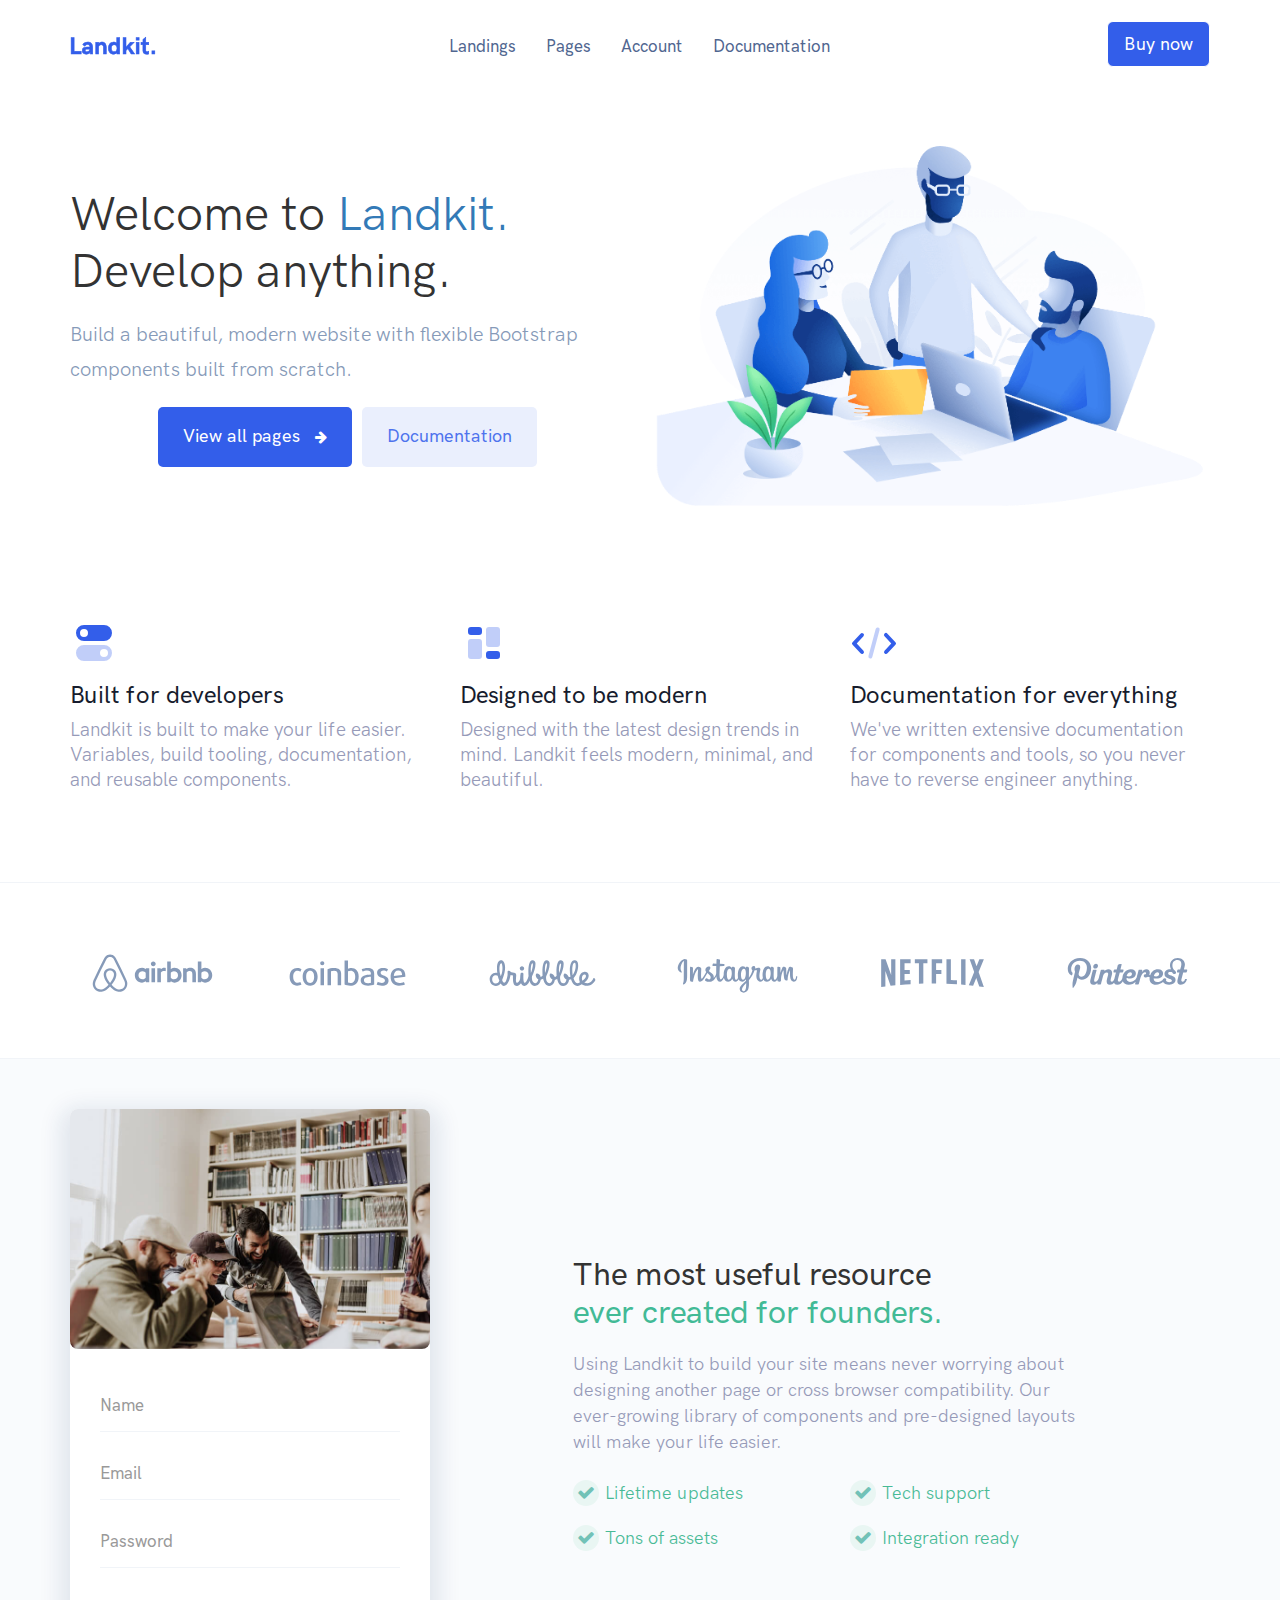
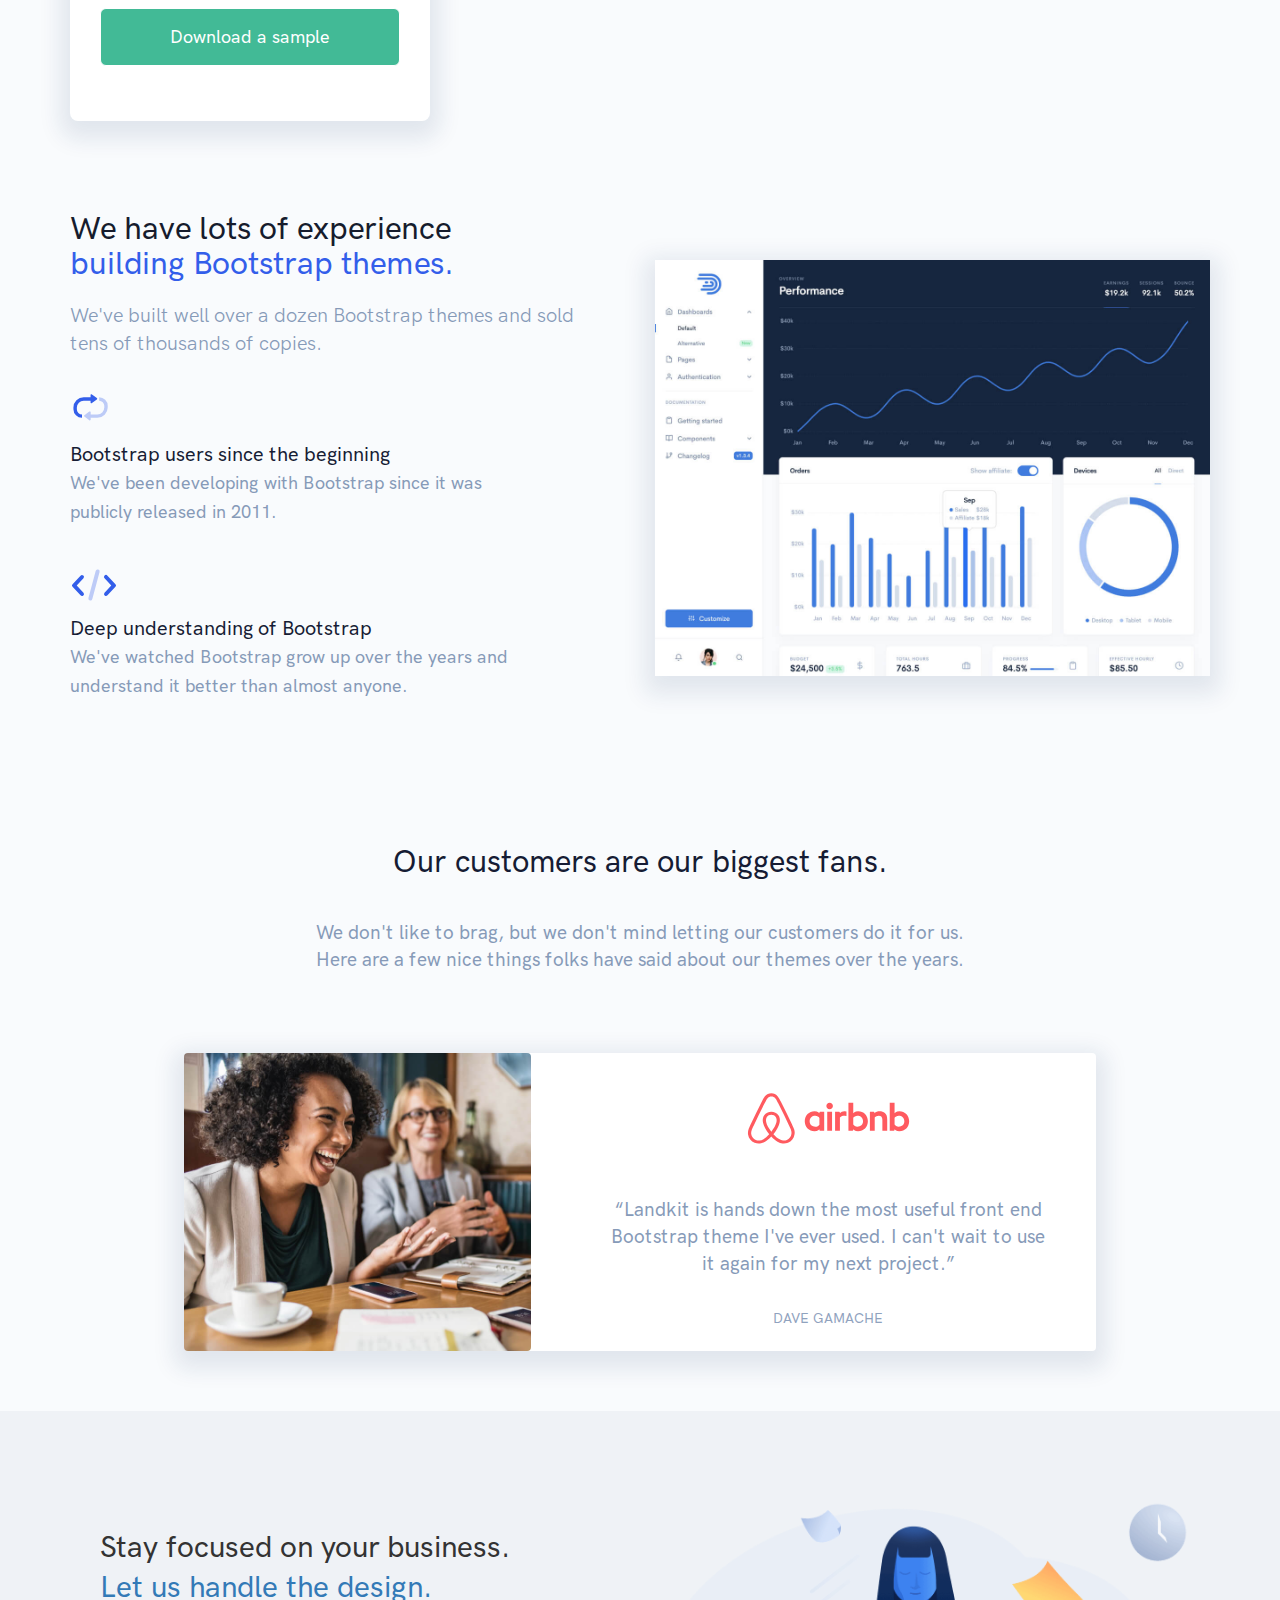
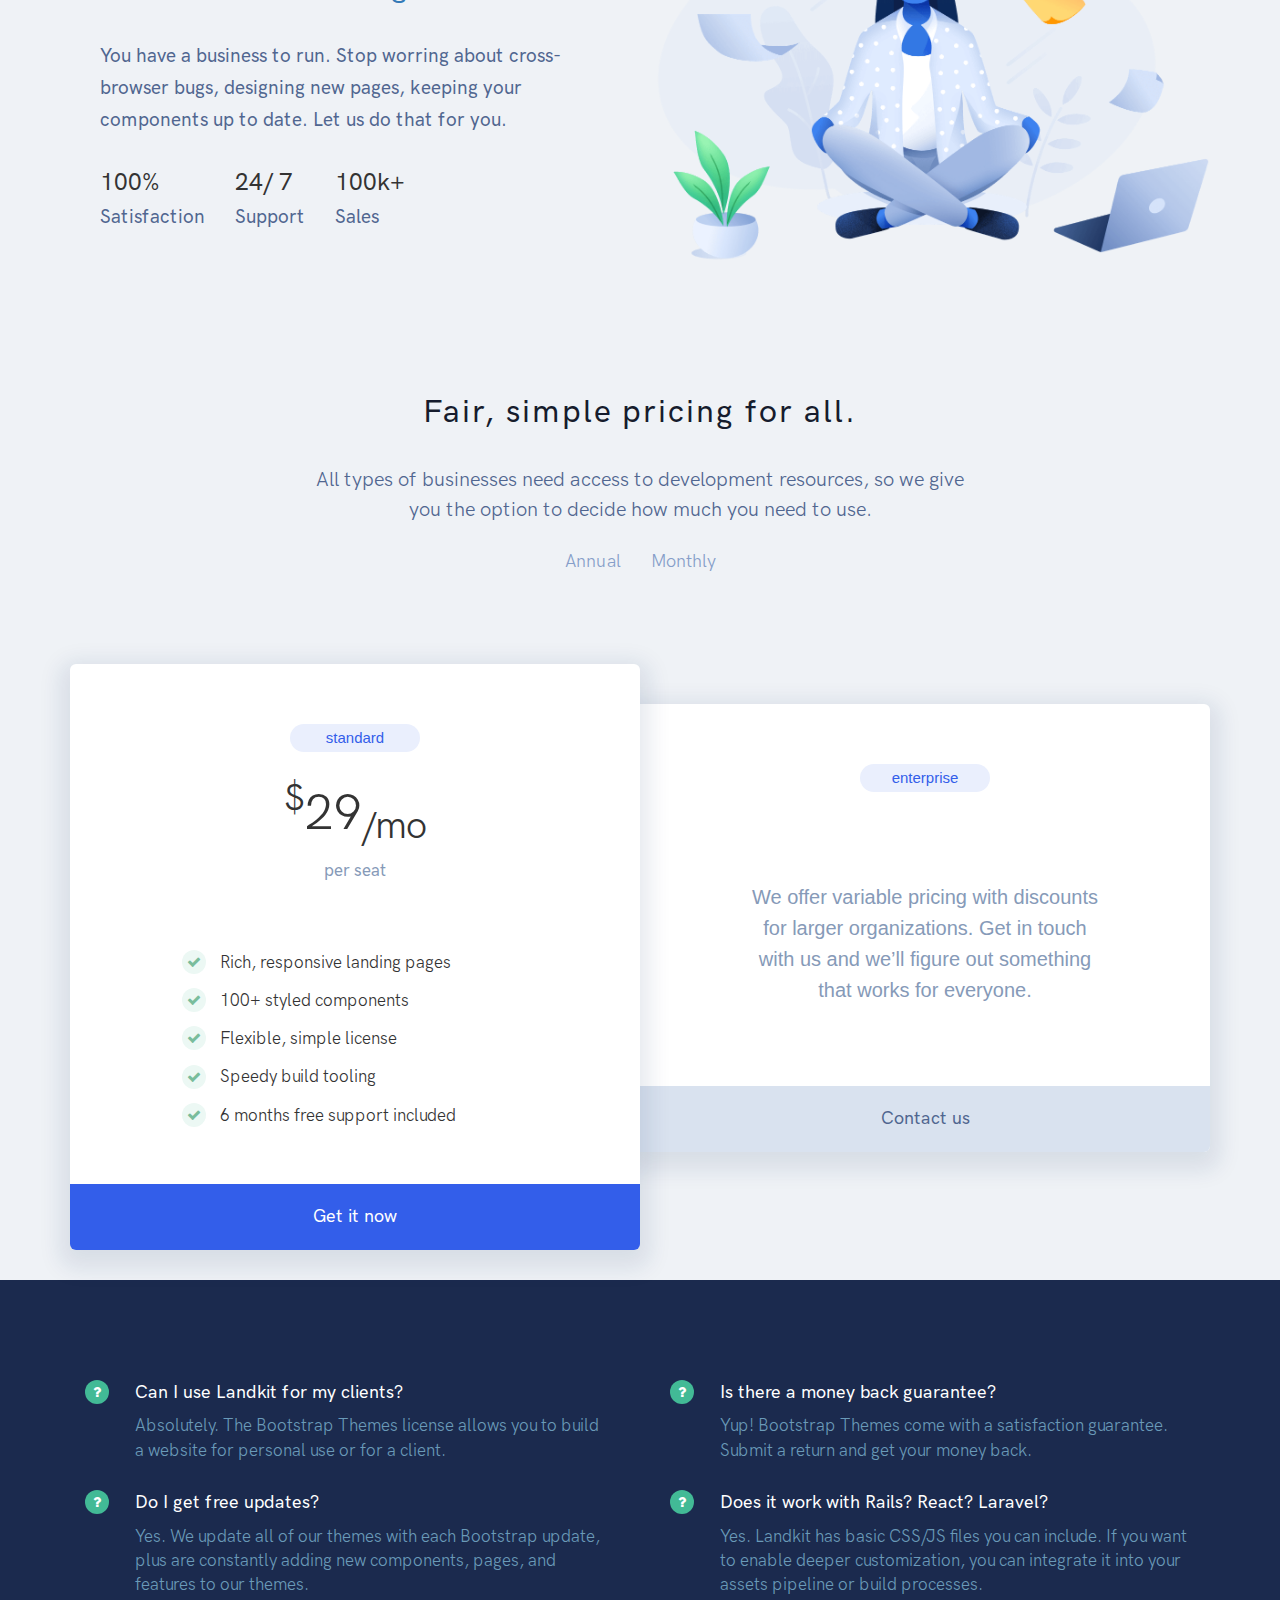
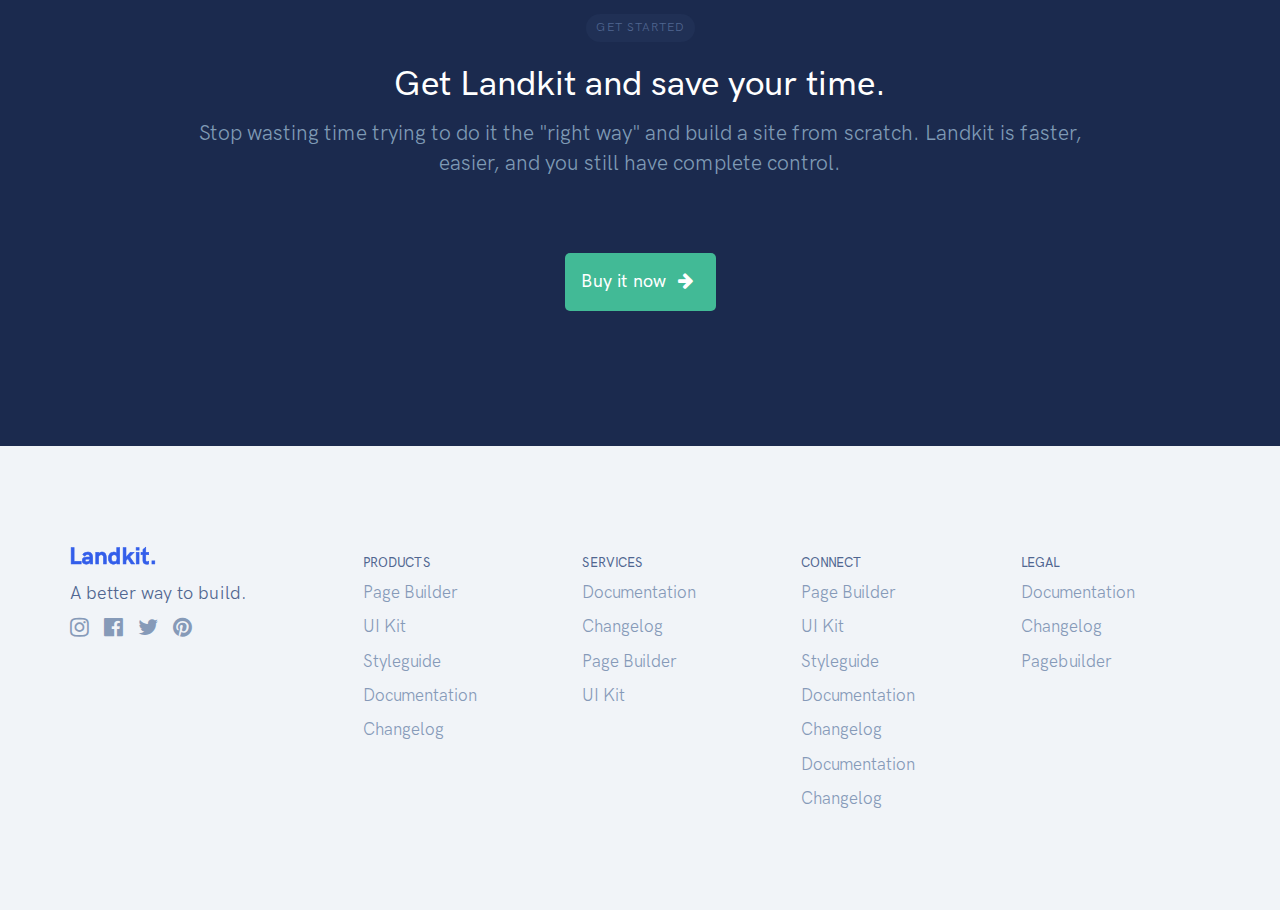
==== index.html @ 02eff4e9 "Add files via upload" ====
<!DOCTYPE html>
<html lang="en">

<head>
  <title>Landkit</title>
  <meta name="viewport" content="width=device-width, initial-scale=1.0">
  <link
    href="https://fonts.googleapis.com/css2?family=Poppins:ital,wght@0,100;0,200;0,300;0,400;0,500;0,600;0,700;0,800;0,900;1,100;1,300;1,400;1,500;1,600;1,700;1,800;1,900&family=Roboto:ital,wght@0,100;0,300;0,400;0,500;0,700;0,900;1,300;1,400;1,500;1,700;1,900&display=swap"
    rel="stylesheet">
  <link rel="stylesheet" href="https://cdnjs.cloudflare.com/ajax/libs/font-awesome/4.7.0/css/font-awesome.min.css" />
  <link rel="stylesheet" href="https://cdn.jsdelivr.net/npm/bootstrap@3.4.1/dist/css/bootstrap.min.css">
  <link rel="stylesheet" href="css/style.css">

</head>

<body>
      <nav class="navbar navbar-inverse">
        <div class="container">
          <div class="navbar-divice">
          <div class="navbar-header nav-logo">
            <button type="button" class="navbar-toggle collapsed" data-toggle="collapse" data-target="#navbar" aria-expanded="false" aria-controls="navbar">
              <span class="sr-only">Toggle navigation</span>
              <span class="icon-bar"></span>
              <span class="icon-bar"></span>
              <span class="icon-bar"></span>
            </button>
            <a class="navbar-brand" href="#"><img src="images/brand-logo.svg"></a>
          </div>
          <div id="navbar" class="navbar-collapse collapse" aria-expanded="false" style="height: 1px;">
            <div class="nav-menu">
              <div class="nav-menu-lft">
                <ul class="nav navbar-nav">
                  <li><a href="#">Landings</a></li>
                  <li><a href="#">Pages</a></li>
                  <li><a href="#">Account</a></li>
                  <li><a href="#">Documentation</a></li>
                </ul>
              </div>
              <div class="nav-menu-btn hide-desktop">
                <a class="btn btn-lg btn-primary" href="#" role="button">Buy now</a>
              </div>
            </div>
          </div><!--/.nav-collapse -->
          <div class="nav-menu-btn hide-mobile">
            <a class="btn btn-lg btn-primary" href="#" role="button">Buy now</a>
          </div>
          </div>
        </div>
      </nav>
  <section class="bannar">
    <div class="container">
      <div class="row ">
        <div class="col-md-6 col-sm-6">
          <div class="col-text">
            <h1>Welcome to <span class="text-primary">Landkit.</span><br>
              Develop anything.</h1>
            <p class="col-p">Build a beautiful, modern website with flexible Bootstrap components built from scratch.
            </p>
          </div>
          <div class="col-bottom">
            <div class="col-button-box">
              <div class="botton-box-1">
                <a href="#">View all pages
                  <i class="fa fa-arrow-right" aria-hidden="true"></i>
                </a>
              </div>
              <div class="button-box-2">
                <a href="#">Documentation</a>
              </div>
            </div>
          </div>
        </div>
        <div class="col-md-6 col-sm-6">
          <div class="col-img">
            <img src="images/bannar-img.png" class="img-responsive img-rounded">
          </div>
        </div>
      </div>
    </div>
  </section>
  <section class="feature">
    <div class="container">
      <div class="row">
        <div class="col-md-4 col-sm-4 icon-box">
          <div class="col-icon">
            <svg width="24" height="24" viewBox="0 0 24 24" xmlns="http://www.w3.org/2000/svg">
              <g fill="none" fill-rule="evenodd">
                <path d="M0 0h24v24H0z"></path>
                <path d="M7 3h10a4 4 0 110 8H7a4 4 0 110-8zm0 6a2 2 0 100-4 2 2 0 000 4z" fill="#335EEA"></path>
                <path d="M7 13h10a4 4 0 110 8H7a4 4 0 110-8zm10 6a2 2 0 100-4 2 2 0 000 4z" fill="#335EEA" opacity=".3">
                </path>
              </g>
            </svg>
          </div>
          <h3 class="feature-h">Built for developers</h3>
          <p class="feature-p">Landkit is built to make your life easier. Variables, build tooling, documentation, and
            reusable components. </p>
        </div>
        <div class="col-md-4 col-sm-4 icon-box">
          <div class="col-icon">
            <svg width="24" height="24" viewBox="0 0 24 24" xmlns="http://www.w3.org/2000/svg">
              <g fill="none" fill-rule="evenodd">
                <path d="M0 0h24v24H0z"></path>
                <path
                  d="M5.5 4h4A1.5 1.5 0 0111 5.5v1A1.5 1.5 0 019.5 8h-4A1.5 1.5 0 014 6.5v-1A1.5 1.5 0 015.5 4zm9 12h4a1.5 1.5 0 011.5 1.5v1a1.5 1.5 0 01-1.5 1.5h-4a1.5 1.5 0 01-1.5-1.5v-1a1.5 1.5 0 011.5-1.5z"
                  fill="#335EEA"></path>
                <path
                  d="M5.5 10h4a1.5 1.5 0 011.5 1.5v7A1.5 1.5 0 019.5 20h-4A1.5 1.5 0 014 18.5v-7A1.5 1.5 0 015.5 10zm9-6h4A1.5 1.5 0 0120 5.5v7a1.5 1.5 0 01-1.5 1.5h-4a1.5 1.5 0 01-1.5-1.5v-7A1.5 1.5 0 0114.5 4z"
                  fill="#335EEA" opacity=".3"></path>
              </g>
            </svg>
          </div>
          <h3 class="feature-h">Designed to be modern</h3>
          <p class="feature-p">Designed with the latest design trends in mind. Landkit feels modern, minimal, and
            beautiful. </p>
        </div>
        <div class="col-md-4 col-sm-4 icon-box">
          <div class="col-icon">
            <svg width="24" height="24" viewBox="0 0 24 24" xmlns="http://www.w3.org/2000/svg">
              <g fill="none" fill-rule="evenodd">
                <path d="M0 0h24v24H0z"></path>
                <path
                  d="M17.272 8.685a1 1 0 111.456-1.37l4 4.25a1 1 0 010 1.37l-4 4.25a1 1 0 01-1.456-1.37l3.355-3.565-3.355-3.565zm-10.544 0L3.373 12.25l3.355 3.565a1 1 0 01-1.456 1.37l-4-4.25a1 1 0 010-1.37l4-4.25a1 1 0 011.456 1.37z"
                  fill="#335EEA"></path>
                <rect fill="#335EEA" opacity=".3" transform="rotate(15 12 12)" x="11" y="4" width="2" height="16"
                  rx="1"></rect>
              </g>
            </svg>
          </div>
          <h3 class="feature-h">Documentation for everything</h3>
          <p class="feature-p">We've written extensive documentation for components and tools, so you never have to
            reverse engineer anything.</p>
        </div>
      </div>
    </div>
  </section>
  <section class="app">
    <div class="container">
      <div class="row">
        <div class="col-sm-2 col-xs-4 app-logo-column">
          <div class="img-fluid col-pic">
            <svg viewBox="0 0 2761 991" xmlns="http://www.w3.org/2000/svg">
              <path
                d="M1447.629 301.83c0 28.119-22.658 50.76-50.777 50.76-28.118 0-50.76-22.641-50.76-50.76s21.87-50.76 50.76-50.76c28.915.78 50.777 23.43 50.777 50.76zm-209.316 102.317v12.5s-24.202-31.256-75.75-31.256c-85.121 0-151.517 64.828-151.517 154.638 0 89.037 65.615 154.638 151.517 154.638 52.328 0 75.75-32.02 75.75-32.02v13.271c0 6.25 4.697 10.923 10.939 10.923h63.252V393.177h-63.252c-6.242.024-10.939 5.5-10.939 10.97zm0 188.21c-11.703 17.189-35.14 32.028-63.251 32.028-49.98 0-88.258-31.24-88.258-84.356 0-53.11 38.277-84.349 88.258-84.349 27.338 0 52.328 15.62 63.251 32.02v104.658zm121.058-199.156h74.97v293.664h-74.97V393.2zm1119.954-7.818c-51.548 0-75.766 31.255-75.766 31.255V251.85h-74.97v435.015h63.267c6.25 0 10.923-5.47 10.923-10.94v-13.27s24.218 32.02 75.75 32.02c85.137 0 151.518-65.585 151.518-154.623s-66.38-154.669-150.722-154.669zm-12.499 238.214c-28.906 0-51.548-14.824-63.267-32.02V486.92c11.719-15.62 36.709-32.02 63.267-32.02 49.98 0 88.25 31.24 88.25 84.349 0 53.109-38.261 84.348-88.25 84.348zm-177.28-110.891v174.939h-74.985V521.288c0-48.412-15.62-67.949-57.767-67.949-22.642 0-46.08 11.72-60.942 28.907v204.626h-74.955V393.21h59.335c6.25 0 10.938 5.469 10.938 10.938v12.5c21.87-22.658 50.76-31.256 79.652-31.256 32.808 0 60.147 9.386 82.016 28.126 26.543 21.87 36.709 49.98 36.709 99.189zm-450.65-127.323c-51.532 0-75.75 31.255-75.75 31.255V251.85h-74.97v435.015h63.251c6.25 0 10.939-5.47 10.939-10.94v-13.27s24.218 32.02 75.75 32.02c85.137 0 151.518-65.585 151.518-154.623.78-89.045-65.6-154.669-150.737-154.669zm-12.498 238.214c-28.891 0-51.533-14.824-63.252-32.02V486.92c11.719-15.62 36.709-32.02 63.252-32.02 49.996 0 88.257 31.24 88.257 84.349 0 53.109-38.261 84.348-88.257 84.348zm-203.05-238.214c22.641 0 34.36 3.917 34.36 3.917v69.5s-62.48-21.088-101.52 23.438v205.399H1481.2V393.2h63.267c6.25 0 10.923 5.469 10.923 10.938v12.5c14.075-16.409 44.535-31.256 67.957-31.256zM844.705 660.306c-3.901-9.37-7.81-19.52-11.711-28.119-6.258-14.051-12.507-27.338-17.96-39.83l-.781-.78c-53.897-117.156-111.68-235.858-172.606-352.999l-2.34-4.696a1536.65 1536.65 0 01-18.734-36.71c-7.817-14.067-15.62-28.89-28.119-42.958-24.99-31.24-60.918-48.427-99.18-48.427-39.057 0-74.198 17.188-99.96 46.859-11.72 14.052-20.317 28.891-28.12 42.958a1695.173 1695.173 0 01-18.732 36.71l-2.349 4.696c-60.138 117.141-118.709 235.85-172.598 353l-.788 1.552c-5.462 12.514-11.719 25.786-17.968 39.83-3.901 8.597-7.803 17.968-11.704 28.118-10.158 28.892-13.287 56.23-9.37 84.357 8.59 58.578 47.632 107.763 101.529 129.647 20.309 8.598 41.398 12.5 63.26 12.5 6.249 0 14.051-.78 20.308-1.569 25.779-3.12 52.33-11.703 78.107-26.543 32.02-17.968 62.48-43.73 96.84-81.22 34.36 37.49 65.6 63.252 96.84 81.22 25.786 14.84 52.329 23.422 78.1 26.543 6.249.796 14.066 1.568 20.316 1.568 21.87 0 43.73-3.9 63.252-12.499 54.677-21.884 92.938-71.85 101.536-129.647 6.203-27.331 3.082-54.654-7.068-83.56zm-352.219 40.61c-42.178-53.109-69.517-103.09-78.88-145.252-3.9-17.968-4.688-33.588-2.34-47.647 1.553-12.5 6.25-23.438 12.499-32.808 14.84-21.074 39.83-34.36 68.729-34.36 28.907 0 54.677 12.498 68.736 34.36 6.25 9.37 10.931 20.316 12.507 32.808 2.333 14.067 1.553 30.46-2.348 47.647-9.402 41.383-36.74 91.37-78.903 145.252zm311.6 36.71c-5.46 40.61-32.8 75.765-71.06 91.385-18.742 7.802-39.058 10.15-59.352 7.802-19.52-2.348-39.057-8.598-59.35-20.3-28.119-15.636-56.23-39.83-89.038-75.767 51.54-63.252 82.78-121.058 94.5-172.59 5.469-24.218 6.257-46.08 3.9-66.397-3.113-19.52-10.15-37.489-21.081-53.109-24.226-35.156-64.843-55.45-110.127-55.45-45.283 0-85.901 21.09-110.111 55.45-10.93 15.62-17.968 33.588-21.09 53.11-3.12 20.316-2.348 42.958 3.902 66.395 11.71 51.533 43.73 110.112 94.491 173.371-32.02 35.929-60.919 60.147-89.037 75.766-20.31 11.72-39.822 17.969-59.343 20.302a124.96 124.96 0 01-59.359-7.803c-38.261-15.62-65.6-50.776-71.061-91.386-2.341-19.52-.788-39.042 7.03-60.91 2.332-7.819 6.249-15.62 10.15-24.991 5.47-12.499 11.703-25.786 17.96-39.057l.788-1.553c53.882-116.376 111.672-235.085 171.81-350.666l2.341-4.697c6.258-11.703 12.507-24.202 18.749-35.92 6.25-12.5 13.271-24.219 21.87-34.377 16.4-18.725 38.26-28.891 62.478-28.891 24.218 0 46.08 10.166 62.48 28.891 8.598 10.182 15.62 21.9 21.87 34.376 6.256 11.719 12.506 24.218 18.74 35.921l2.348 4.697a10341.109 10341.109 0 01171.038 351.446v.78c6.257 12.515 11.719 26.559 17.968 39.073 3.901 9.355 7.81 17.157 10.15 24.975 6.235 20.285 8.575 39.822 5.447 60.123z"
                fill="currentColor" fill-rule="nonzero"></path>
            </svg>
          </div>
        </div>
        <div class="col-sm-2 col-xs-4 app-logo-column">
          <div class="img-fluid col-pic">
            <svg viewBox="0 0 2761 991" xmlns="http://www.w3.org/2000/svg">
              <path
                d="M326.558 759C247.442 759 170 702.045 170 573.476c0-128.987 77.442-185.105 156.558-185.105 38.93 0 69.489 10.051 91.256 24.29l-23.86 52.349c-14.652-10.47-36.42-17.17-58.187-17.17-47.72 0-91.255 37.69-91.255 124.799 0 87.108 44.79 125.636 91.255 125.636 21.768 0 43.535-6.7 58.186-17.17l23.861 53.605C395.209 749.787 365.488 759 326.558 759zm272.512 0c-100.884 0-156.558-79.989-156.558-185.524s55.255-185.105 156.558-185.105c100.883 0 156.558 79.151 156.558 185.105C755.628 679.011 699.953 759 599.07 759zm0-313.255c-56.093 0-83.721 50.255-83.721 126.894 0 76.638 27.628 127.312 83.72 127.312 56.094 0 83.722-50.674 83.722-127.312 0-76.639-27.628-126.894-83.721-126.894zm253.674-114.748c-23.86 0-43.116-18.427-43.116-41.042 0-22.614 19.256-41.041 43.116-41.041s43.116 18.427 43.116 41.041c0 22.615-19.674 41.042-43.116 41.042zm-36.418 64.493h72.837v355.972h-72.837V395.49zm358.325 355.972V514.008c0-41.46-25.116-67.425-74.511-67.425-26.373 0-50.652 4.606-65.303 10.47V751.88h-72V413.498c35.582-14.657 81.21-25.127 136.884-25.127 99.628 0 147.767 43.554 147.767 118.936v244.574h-72.837v-.42zm264.14 7.538c-46.047 0-91.675-11.307-119.721-25.127V233h72v171.704c17.163-7.957 44.79-14.658 69.488-14.658 91.675 0 154.047 66.169 154.047 175.054 0 134.432-69.489 193.9-175.814 193.9zM1448 446.583c-19.674 0-43.116 4.606-56.93 11.726v233.685c10.465 4.606 30.977 9.213 51.488 9.213 57.349 0 99.628-39.785 99.628-130.662.419-77.895-36.419-123.962-94.186-123.962zM1810.512 759c-102.14 0-154.047-41.46-154.047-111.817 0-99.253 105.488-116.842 213.07-122.705v-22.615c0-44.81-29.721-60.724-75.349-60.724-33.488 0-74.512 10.47-98.372 21.777l-18.419-49.418c28.465-12.563 76.605-25.127 124.326-25.127 84.977 0 136.884 33.084 136.884 121.03v224.472c-25.535 13.82-77.86 25.127-128.093 25.127zm59.441-186.361c-72.837 3.769-145.255 10.05-145.255 73.288 0 37.69 28.883 60.724 83.72 60.724 23.024 0 50.233-3.769 61.535-9.213v-124.8zM2101.023 759c-41.442 0-84.976-11.307-110.93-25.127l24.28-55.28c18.418 11.307 57.348 23.033 84.557 23.033 38.93 0 64.884-19.265 64.884-48.999 0-32.246-27.21-44.81-63.21-58.211-47.72-18.008-100.883-39.785-100.883-106.373 0-58.63 45.628-99.672 124.744-99.672 43.116 0 78.698 10.47 103.814 25.127l-22.605 50.255c-15.907-10.05-47.72-20.94-73.255-20.94-37.675 0-58.605 19.684-58.605 45.649 0 32.247 26.372 43.554 61.535 56.955 49.395 18.427 104.232 38.948 104.232 108.467C2239.163 717.12 2190.186 759 2101.023 759zm489.35-187.199l-236.513 33.084c7.117 64.075 48.977 96.322 108.838 96.322 35.581 0 74.093-8.795 98.372-21.777l20.93 54.024c-27.628 14.657-75.349 25.127-124.326 25.127-112.186 0-174.976-72.032-174.976-185.524 0-108.885 60.697-185.105 160.325-185.105 92.512 0 147.35 60.725 147.35 156.628.836 8.794.836 18.008 0 27.221zm-147.768-130.662c-55.256 0-91.675 42.297-92.93 116.423l172.465-23.87c-.838-61.982-32.233-92.553-79.535-92.553z"
                fill="currentColor" fill-rule="nonzero"></path>
            </svg>
          </div>
        </div>
        <div class="col-sm-2 col-xs-4 app-logo-column">
          <div class="img-fluid col-pic">
            <svg viewBox="0 0 2761 991" xmlns="http://www.w3.org/2000/svg">
              <path
                d="M951.211 442.866c25.294 0 45.797-20.48 45.797-45.739 0-25.263-20.503-45.738-45.797-45.738-25.294 0-45.797 20.475-45.797 45.738 0 25.26 20.503 45.739 45.797 45.739zm1511.432 156.271c-6.967-4.891-12.345-5.702-16.808 3.797-76.919 166.334-206.54 83.33-193.664 90.636 28.751-13.132 104.37-73.682 92.94-157.289-6.94-51.095-50.864-73.76-97.486-65.644-81.381 14.166-111.32 101.806-96.078 179.397 2.667 13.325 7.432 24.315 12.193 35.08-91.965 74.669-128.486-66.842-132.63-83.753-.164-.905 71.01-60.137 90.805-201.281 20.748-147.928-26.516-174.864-74.847-174.023-89.436 1.556-113.603 188.124-81.135 343.615-2.72.707-15.375 7.706-35.71 8.49-14.632-45.97-77.156-86.266-93.519-70.738-40.954 38.842 9.932 114.782 45.737 120.738-21.51 132.267-156.021 99.51-130.982-66.2 43.803-81.215 77.117-201.975 71.173-274.877-2.106-25.81-21.219-60.39-64.443-58.675-83.139 3.284-92.177 189.904-82.43 322.356-.484-3.263-5.111 16.092-39.18 25.715-8.06-44.66-80.083-89.49-97.038-67.937-31.738 40.338 23.266 112.262 49.32 117.278-21.51 132.263-156.017 99.505-130.977-66.204 43.802-81.21 77.112-201.971 71.168-274.873-2.106-25.814-21.215-60.395-64.443-58.684-83.139 3.288-92.177 189.908-82.43 322.36-.489-3.314-5.224 16.679-40.683 26.142-1.187-57.942-73.474-84.511-90.839-66.023-30.948 32.956 7.088 100.574 42.275 117.282-21.508 132.263-156.016 99.505-130.977-66.204 43.803-81.21 77.117-201.971 71.17-274.873-2.103-25.814-21.216-60.395-64.445-58.684-83.134 3.288-89.824 199.29-80.078 331.738-27.383 117.14-119.214 263.426-107.284-29.616 1.179-20.557 2.465-28.361-7.8-36.058-7.691-5.982-25.181-3.103-34.742-2.866-11.62.465-14.534 7.253-17.102 17.514-5.982 26.496-7.057 52.181-7.912 87.227-.56 16.394-1.877 24.043-8.201 46.397-6.315 22.35-42.344 63.201-62.07 56.37-27.366-9.395-18.388-86.528-13.26-139.524 4.273-41.88-9.41-60.688-44.467-67.527-20.525-4.271-32.995-3.616-54.37-10.344-20.213-6.36-24.785-44.535-67.897-31.813-23.58 6.964-8.421 56.848-14.089 93.82-27.862 181.871-85.835 186.866-112.731 98.518 121.131-296.205 35.04-412.978-15.353-412.978-52.488 0-112.486 36.097-87.08 267.059-12.353-3.599-16.152-5.538-29.675-5.538-76.482 0-128.59 61.731-128.59 137.882 0 76.151 52.112 137.887 128.595 137.887 45.15 0 76.849-20.501 100.857-52.216 15.664 22.397 34.738 52.56 69.619 51.203 103.969-4.043 134.205-216.977 137.775-228.854 11.115 1.71 21.63 4.947 31.894 6.658 17.102 2.564 18.345 9.322 17.956 26.496-4.532 144.82 22.234 195.528 82.948 195.528 33.828 0 63.978-33.185 84.749-56.913 15.513 31.968 40.233 55.934 73.396 56.908 80.358 1.996 111.126-125.884 108.32-109.055-2.201 13.205 26.071 108.335 108.8 108.68 102.475.431 121.523-112.085 123.794-130.93.284-3.75.41-3.362 0 0l-.078 1.142c32.533-6.043 49.32-23.458 49.32-23.458s26.122 154.996 122.887 153.25c100.486-1.818 119.435-103.525 121.921-123.358.328-4.706.522-4.155 0 0l-.039.582c38.645-14.037 48.81-28.125 48.81-28.125s20.762 151.914 122.888 153.242c91.007 1.19 124.736-91.86 124.934-130.806 15.35.164 43.743-9.093 43.078-9.62 0 0 33.335 132.824 126.427 139.646 43.708 3.202 76.495-24.557 95.186-37.218 43.923 35.515 190.185 80.879 282.538-75.453 13.036-22.436-14.99-48.94-19.911-52.401zM400.883 712.64c-44.623 0-73.236-41.196-73.236-85.615 0-44.415 26.265-85.611 70.888-85.611 20.08 0 31.25 2.206 46.889 15.786 2.836 11.158 10.873 36.895 14.784 48.582 5.24 15.64 11.473 28.953 17.757 43.441-8.978 37.162-38.411 63.417-77.082 63.417zm108.739-154.134c-1.856-2.952-1.468-1.138-3.544-3.926-8.18-22.216-23.943-71.803-25.769-128.126-2.063-63.713 8.572-138.395 39.927-138.395 21.245 0 43.824 151.355-10.619 270.447h.005zm628.3-66.386c-5.033-37.808-5.297-206.358 35.23-201.716 22.376 9.05-14.188 168.097-35.23 201.716zm295.928 0c-5.033-37.808-5.296-206.358 35.23-201.716 22.377 9.05-14.188 168.097-35.23 201.716zm293.58 2.349c-5.037-37.813-5.296-206.362 35.226-201.72 22.376 9.05-14.188 168.1-35.226 201.72zm324.11-213.93c37.052-3.835 35.524 157.715-38.848 259.707-9.59-36.865-24.297-247.05 38.848-259.711v.004zm155.736 347.623c-11.9-60.02 18.85-99.44 50.55-103.763 11.08-1.767 27.136 5.4 30.34 18.799 5.265 25.25-.765 62.705-71.714 110.227.104.405-6.522-11.894-9.172-25.263h-.004z"
                fill="currentColor" fill-rule="nonzero"></path>
            </svg>
          </div>
        </div>
        <div class="col-sm-2 col-xs-4 app-logo-column">
          <div class="img-fluid col-pic">
            <svg viewBox="0 0 2761 991" xmlns="http://www.w3.org/2000/svg">
              <path
                d="M273.497 198.251c-22.863 0-52.502 24.245-69.987 40.383-38.441 34.122-73.259 96.865-73.259 147.225 0 71.56 60.859 98.571 76.252 98.571 5.075 0 9.401-2.617 9.401-9.504 0-5.398-3.423-9.89-6.829-14.505-14.094-21.546-18.621-42.11-18.621-69.845 0-57.825 26.67-110.828 48.791-135.082 4.08-4.39 13.296-13.872 16.054-13.872 2.738 0 3.416 2.23 3.416 9.122l-2.57 378.481c0 59.167-17.072 82.67-17.072 96.602 0 6.121 2.65 7.71 7.71 7.71 23.959 0 47.835-29.202 54.6-39.852 20.976-36.232 26.12-64.515 26.12-146.097V229.55c0-8.609-2.414-12.33-10.592-17.638-11.96-7.595-25.664-13.66-43.414-13.66zm685.043 1.056c-11.268 0-16.086 5.891-16.619 24.12l-2.5 75.475-66.008-2.287c-4.004-.103-5.814 1.163-7.565 4.682-5.606 10.51-8.556 18.746-8.556 32.46 0 11.166 5.062 12.357 9.577 12.357l68.678 1.972-.21 144.197c0 30.583-19.3 70.258-53.543 103.256 0 0 2.945-9.963 2.777-20.415 0-29.588-19.041-56.4-44.427-75.373l-61.96-46.612c12.989-15.025 34.993-44.825 34.993-69.988 0-19.51-12.267-27.705-35.135-27.705-32.275 0-69.705 29.56-69.705 73.401 0 15.981 7.11 30.365 17.918 41.366-14.922 28.314-36.036 65.566-51.714 92.095-11.842 20.313-31.874 51.434-43.726 51.434-8.739 0-12.778-13.749-12.778-66.571 0-43.887 3.118-91.602 4.682-137.403 0-10.498-1.722-20.183-15.35-29.677-12.538-8.033-28.02-19.252-43.97-19.252-35.455 0-59.609 32.625-76.178 64.527-17.147 33.063-26.419 60.926-39.5 101.352l1.444-139.127c.446-9.92-2.06-13.772-9.997-17.147-10.298-4.367-25.456-9.402-38.901-9.402-11.237 0-12.603 4.845-12.603 16.651l-1.512 166.94-.172 64.387c0 58.05 7.27 67.73 41.716 67.73 19.072 0 25.18-2.24 25.559-18.093.523-10.485 5.538-35.888 12.322-61.364 19.842-75.195 43.353-134.67 83.891-180 4.227-4.4 7.495-2.825 6.83 3.413 0 0-6.41 101.765-6.41 143.389 0 74.03 11.392 112.658 48.227 112.658 36.15 0 71.656-46.45 91.038-77.806l62.175-103.994c40.288 34.33 68.4 60.946 68.4 93.326 0 20.125-12.697 39.815-32.039 39.815-24.171 0-39.614-25.49-55.94-25.49-13.552 0-30.944 26.16-30.944 41.016 0 14.024 30.603 33.863 85.513 33.863 81.059 0 124.542-55.628 150.638-117.23 4.995 73.114 34.127 115.822 79.562 115.822 29.803 0 64.247-37.653 79.915-83.647 0 0 1.547 11.94 13.446 36.402 16.38 31.944 41.28 46.611 72.208 46.611 38.468 0 71.371-23.32 91.459-62.452 3.045 29.652 27.943 62.307 67.98 62.307 25.133 0 48.046-19.257 63.086-50.976 0 0 19.482 52.388 75.83 52.388 31.65 0 69.127-29.32 78.084-50.623l.986 30.98-83.606 77.1c-24.277 23.566-50.1 57.425-50.1 94.913 0 47.677 45.015 75.092 84.63 75.092 41.178 0 68.5-26.088 83.468-47.948 18.836-28.285 26.792-81.596 26.792-133.708l-1.867-78.361c56.349-61.94 100.45-147.553 120.083-208.129l42.772-1.126c8.286-.558 7.873 2.705 6.727 7.535-7.517 31.767-14.082 67.743-14.082 103.571 0 59.192 13.634 84.95 33.231 106.001 17.04 17.638 33.984 23.587 51.82 23.587 34.88 0 56.776-28.804 63.72-46.962 16.38 31.944 40.509 46.821 71.43 46.821 38.47 0 71.374-23.32 91.464-62.452 3.045 29.652 27.938 62.307 67.978 62.307 29.912 0 47.262-17.26 60.906-49.78.275 10.46.678 21.612.986 32.068.36 5.41 4.685 8.833 8.556 10.245 12.715 4.812 23.876 7.22 33.901 7.22 26.147 0 31.825-5.37 31.825-22.463 0-28.19.826-72.733 8.836-108.496 8.504-35.606 21.337-75.914 39.044-103.96 1.594-2.897 5.5-2.136 5.67 1.375 2.543 60.007 6.557 161.589 22.32 187.885 7.779 12.543 19.808 21.685 37.809 21.685 8.44 0 18.788-3.6 21.436-5.844 2.683-2.092 4.034-4.417 3.871-8.729 0-76.711 23.924-150.978 47.88-200.91.659-1.482 2.526-1.597 2.463.352l-1.336 55.273c0 90.78 6.544 148.133 51.89 175.706a59.42 59.42 0 0029.184 7.565c23.2 0 44.239-12.958 54.637-33.796 8.47-16.194 16.406-47.363 16.406-65.018 0-6.834.08-17.958-11.123-17.958-6.144 0-9.835 4.53-11.304 11.371-3.571 14.83-6.502 27.548-12.042 42.21-5.296 13.997-13.198 22.147-22.568 22.147-11.006 0-16.591-8.66-19.785-14.014-14.044-21.421-15.17-70.63-15.17-111.704l3.381-105.718c0-8.747-3.651-19.215-17.147-26.932-9.06-5.215-31.972-15.033-46.011-15.033-13.018 0-19.32 7.373-24.012 18.196-8.811 19.44-38.255 95.688-46.15 157.68-.284 1.634-2.32 1.98-2.463-.105-4.104-43.839-6.21-96.66-6.164-132.295 0-10.773-2.635-26.173-25.488-36.153-11.106-4.608-20.293-7.428-31.512-7.428-13.919 0-16.912 6.812-21.897 15.838-15.768 29.135-26.671 67.128-43.015 115.05l.248-109.66c0-5.127-3.143-11.848-12.147-13.658-22.325-5.13-32.668-7.46-41.47-7.46-6.408 0-9.93 5.108-9.93 10.63l-1.198 186.973c-4.32 22.888-21.82 77.52-46.647 77.52-20.378 0-29.887-20.646-29.887-106.947l3.698-140.258c0-8.859-5.815-12.58-14.291-16.331-12.12-4.815-21.762-6.727-34.08-6.727-15.46 0-20.765 7.4-17.637 25.175-16.995-22.993-33.984-35.7-64-35.7-60.26 0-105.682 72.485-105.682 177.82-.591 29.537 6.546 58.894 6.546 58.894-5.453 24.515-18.27 44.497-35.978 44.497-22.34 0-36.577-31.584-36.577-86.321 0-54.9 20.91-116.82 20.91-133.602 0-19.512-12.784-31.856-35.415-31.856-11.336 0-53.39 9.54-74.95 12.67 0 0 2.433-10.268 2.253-18.341 0-19.24-9.027-31.296-31.437-31.296-27.385 0-47.492 19.554-47.492 52.915 0 14.967 8.62 28.816 20.032 36.256-14.812 61.782-38.896 107.728-74.387 159.057l2.99-207.848c0-6.757-1.799-10.954-15.034-16.091-6.997-3.023-18.401-6.514-32.776-6.514-20.833 0-19.454 14.877-18.34 26.016-9.533-16.902-30.4-36.965-62.596-36.965-87.732 0-114.667 133.784-101.459 228.794 0 11.584-11.311 52.703-36.86 52.703-20.377 0-29.887-20.646-29.887-106.947l3.734-140.258c0-8.861-5.856-12.582-14.332-16.331-12.12-4.815-21.726-6.727-34.044-6.727-15.463 0-20.768 7.4-17.64 25.173-16.994-22.993-34.019-35.701-64.036-35.701-60.26 0-106.284 66.291-106.284 171.622 0 40.208-34.62 101.564-58.897 101.564-13.486 0-27.845-24.757-27.845-88.01.067-43.116 5.948-189.893 5.948-189.893l84.738-1.374c4.044-.038 6.386-4.457 7.885-7.18 3.891-7.895 5.773-13.153 5.773-22.6 0-8.523-1.706-11.637-12.637-12.252l-84.457-5.07 3.593-78.679c.253-4.967-2.745-8.206-8.168-10.63-16.349-6.394-36.399-12.578-49.097-12.58zm256.462 206.157c22.593 0 45.518 20.605 45.518 93.711 0 92.047-33.533 134.872-59.32 134.872-24.173 0-42.524-34.121-42.524-101.143 0-67.746 17.92-127.44 56.326-127.44zm813.642 0c22.593 0 45.518 20.605 45.518 93.711 0 92.047-33.533 134.872-59.32 134.872-24.173 0-42.527-34.121-42.527-101.143.003-67.746 17.923-127.44 56.329-127.44zm-516.059.423c29.484 0 42.528 30.39 42.528 89.309 0 88.831-26.407 139.41-58.476 139.41-20.473 0-44.015-33.617-42.773-99.735 0-42.275 13.783-128.984 58.721-128.984zm49.917 297.162v34.99c0 116.106-30.938 135.924-55.798 135.924-9.42 0-32.492-7.115-32.492-35.839 0-40.152 41.98-85.83 55.025-99.945l33.265-35.13z"
                fill="currentColor" fill-rule="nonzero"></path>
            </svg>
          </div>
        </div>
        <div class="col-sm-2 col-xs-4 app-logo-column">
          <div class="img-fluid col-pic">
            <svg viewBox="0 0 2761 991" xmlns="http://www.w3.org/2000/svg">
              <path
                d="M2140.629 749.008c29.915 2.896 59.815 6.007 89.644 9.225l65.859-162.412 62.6 177.393a7894.176 7894.176 0 0196.232 12.643l-109.75-311.073L2455 204.021h-92.981l-.967 1.33-59.307 146.273-52.068-147.581h-91.807l94.779 268.625-112.013 276.34h-.007zm-69.432-6.364V204.02h-91.77v531.064c30.609 2.36 61.233 4.892 91.77 7.552v.007zm-689.374-30.12c24.774 0 49.52.186 74.222.386V515.03h110.244v-84.267h-110.237V288.388h126.97v-84.367h-219.099v508.575c5.95 0 11.929-.093 17.9-.072zm-284.928 5.149a8147.87 8147.87 0 0191.82-2.746V288.402h85.779v-84.36h-263.377v84.36h85.792v429.27h-.014zm-701.862 56.793V453.568l108.662 307.94a7954.136 7954.136 0 01100.442-10.605V204.03h-88.055v332.396L398.828 204.03H307V786h.551c29.092-4.019 58.284-7.837 87.482-11.534zM922.625 288.38v-84.352h-219.12v537.757a7890.227 7890.227 0 01218.941-15.81v-84.432a7642.138 7642.138 0 00-126.805 8.445V515.066h110.244v-84.317H795.64V288.38h126.984zm842.27 349.13V204h-92.171v513.98c73.32 2.69 146.352 6.436 219.142 11.156v-84.481a8007.367 8007.367 0 00-126.97-7.151v.007z"
                fill="currentColor" fill-rule="nonzero"></path>
            </svg>
          </div>
        </div>
        <div class="col-sm-2 col-xs-4 app-logo-column">
          <div class="img-fluid col-pic">
            <svg viewBox="0 0 2761 991" xmlns="http://www.w3.org/2000/svg">
              <path
                d="M705.019 399.95c27.127 0 53.153-22.584 57.68-50.446 5.35-27.119-13.037-49.703-40.144-49.703-27.115 0-53.145 22.584-57.74 49.703-5.29 27.862 12.342 50.446 40.204 50.446zm1840.855 80.607h60.682c8.316 0 13.186-3.377 15.059-11.137a2716.172 2716.172 0 018.961-35.996c1.796-6.984-2.271-12.278-10.015-12.278h-59.879c4.314-17.161 21.107-72.876 21.107-109.2 0-72.54-61.598-134.244-149-134.244-98.708 0-162.925 66.243-162.925 159.455 0 27.188 10.144 58.879 22.717 78.537-5.411-.309-10.83-.462-16.25-.46-75.002 0-122.244 40.685-122.244 99.887 0 55.562 43.8 77.153 85.038 91.522 36.63 12.766 70.362 18.706 70.362 47.322 0 19.295-18.56 30.618-54.884 30.618-43.098 0-66.783-20.296-72.803-27.995 4.083-3.208 10.156-10.846 10.156-23.573 0-17.802-12.505-32.332-35.73-32.332-19.65 0-36.263 16.027-40.435 37.11-31.561 25.82-66.008 42.553-114.864 42.553-48.105 0-73.074-25.021-73.074-78.263 11.278 3.434 40.645 7.558 60.053 7.558 81.455 0 136.968-37.01 136.968-111.124 0-39.854-34.987-81.709-104.204-81.709h-.157c-91.038 0-142.032 57.668-164.297 121.098a1300.764 1300.764 0 00-18.747-4.374c4.98-14.07 8.554-30.375 8.554-48.452 0-31.328-19.4-68.272-71.314-68.272-36.162 0-70.463 23.685-94.237 59.185 5.915-23.157 9.837-38.578 10.091-39.611 1.55-6.057-.972-12.803-10.418-12.803h-53.282c-7.594 0-12.953 2.683-15.112 11.33-1.448 5.766-19.755 77.597-37.577 147.54-11.226 43.61-69.298 97.897-142.287 97.897-48.113 0-73.061-26.667-73.061-79.93 12.589 5.012 40.64 9.22 60.04 9.22 84.768 0 136.968-37.008 136.968-111.123 0-39.854-34.983-81.709-104.207-81.709h-.15c-102.513 0-165.31 79.623-175.95 169.902-4.426 37.53-36.101 89.064-70.439 89.064-16.729 0-26.058-10.507-26.058-28.346 0-15.405 10.846-53.076 22.733-100.286 3.983-15.793 10.027-39.886 16.73-66.581h55.73c8.297 0 13.163-3.377 15.047-11.137 2.668-11.173 7.562-30.666 8.95-35.996 1.796-6.984-2.247-12.278-10.015-12.278h-54.803s25.23-100.674 25.832-103.26c2.429-10.237-6.137-16.144-15.1-14.26 0 0-42.359 8.292-50.215 9.93-7.896 1.598-14.025 5.936-16.878 17.319l-22.435 90.27h-44.005c-8.296 0-13.175 3.386-15.035 11.13a3732.041 3732.041 0 01-8.95 36.003c-1.82 6.985 2.244 12.279 10.003 12.279h43.155c-.307 1.235-15.587 59.363-27.947 111.418-5.818 25.033-25.303 83.61-57.212 83.61-19.061 0-27.115-9.616-27.115-30.239 0-32.477 31.97-113.779 31.97-150.67 0-49.28-26.438-77.832-80.6-77.832-34.14 0-69.54 22.044-84.541 41.391 0 0 4.551-15.837 6.109-21.926 1.662-6.432-1.788-12.75-10.233-12.75H837.25c-11.27 0-14.385 6.024-16.04 12.65-.661 2.658-19.743 77.588-38.062 149.52-12.528 49.255-42.972 90.412-75.523 90.412-16.737 0-24.19-10.503-24.19-28.341 0-15.414 9.959-53.448 21.842-100.653 14.457-57.471 27.212-104.797 28.576-110.325 1.78-7.086-1.388-13.26-10.52-13.26H670.06c-9.652 0-13.098 5.065-15.132 12.102 0 0-14.994 56.76-30.871 119.948-11.532 45.858-24.267 92.567-24.267 114.513 0 39.164 17.585 68.684 65.928 68.684 37.312 0 66.84-18.92 89.387-43.03-3.312 13.05-5.427 21.31-5.64 22.153-1.946 7.46.41 14.054 9.2 14.054h54.516c9.49 0 13.138-3.817 15.12-12.093 1.908-7.897 42.625-168.05 42.625-168.05 10.761-43.02 37.38-71.508 74.829-71.508 17.758 0 33.127 11.758 31.348 34.608-1.977 25.138-32.292 115.446-32.292 155.081 0 30 11.124 68.813 67.598 68.813 38.494 0 66.832-18.456 87.438-42.275 7.546 25.28 27.535 42.275 64.201 42.275 60.937 0 97.667-36.141 119.247-72.444 17.907 42.178 59.847 72.424 121.348 72.424 62.684 0 111.193-26.425 145.57-62.349l-10.72 42.053c-1.95 7.574 1.347 13.53 10.24 13.53h53.957c7.388 0 12.645-3.757 14.562-11.517.948-3.809 8.744-33.938 19.755-76.75 21.059-81.922 54.904-166.915 105.762-166.915 17.935 0 25.29 10.027 25.29 25.824 0 7.449-2.162 13.884-4.03 17.334-24.65-4.898-44.482 7.271-44.482 33.592 0 17.148 18.045 32.736 42.4 32.736 18.61 0 33.995-4.564 46.265-12.824a1729.855 1729.855 0 0136.15 7.86 237.795 237.795 0 00-2.829 35.904c0 65.754 46.951 121.518 131.11 121.518 65.947 0 111.204-24.125 150.27-55.054 18.78 30.727 66.195 55.558 128.402 55.558 85.26 0 133.615-44.332 133.615-102.932 0-53.04-43.541-72.562-88.443-88.815-36.5-13.186-66.944-20.356-66.944-46.152 0-21.144 16.644-30.815 45.171-30.815 18.509 0 32.405 3.986 39.826 6.068 7.36 18.42 22.588 38.817 48.585 38.817 21.999 0 31.877-17.399 31.877-33.422 0-45.612-75.98-50.393-75.98-148.214 0-60.827 34.42-111.006 105.702-111.006 49.53 0 81.874 31.408 81.874 82.1 0 41.794-25.348 116.196-25.348 116.196h-43.086c-8.28 0-13.166 3.385-15.038 11.128a3072.974 3072.974 0 01-8.966 36.004c-1.812 6.985 2.251 12.279 10.015 12.279h42.069s-43.49 160.391-43.49 189.56c0 39.164 22.072 68.676 70.435 68.676 68.406 0 111.152-44.454 129.738-109.095 1.444-4.999-1.388-9.07-6.452-9.07h-26.099c-5.209 0-8.231 2.97-9.546 8.062-5.896 22.947-20.506 47.088-49.276 47.088-16.729 0-26.054-10.507-26.054-28.342 0-15.41 10.2-51.486 22.75-100.285 5.98-23.238 16.624-66.59 16.624-66.59zm-539.375-2.74c24.19 0 35.682 16.092 35.682 35.27 0 32.437-25.158 52.217-64.508 52.217-14.082 0-33.769-3.337-45.393-7.21 4.886-29.831 26.477-80.277 74.22-80.277zm-569.035 0c26.477 0 35.67 16.092 35.67 35.27 0 32.437-25.147 52.217-64.492 52.217-14.086 0-33.773-3.337-45.394-7.21 4.858-29.831 24.004-80.277 74.216-80.277zM390.64 177C218.03 177 131 300.753 131 403.952c0 62.486 23.657 118.077 74.397 138.788 8.32 3.406 15.773.117 18.186-9.095 1.679-6.375 5.649-22.454 7.42-29.156 2.438-9.112 1.49-12.307-5.225-20.248-14.63-17.258-23.98-39.6-23.98-71.246 0-91.812 68.692-174.005 178.872-174.005 97.566 0 151.163 59.613 151.163 139.227 0 104.753-46.354 193.164-115.18 193.164-38.005 0-66.456-31.433-57.337-69.983 10.919-46.023 32.07-95.694 32.07-128.914 0-29.738-15.962-54.542-48.996-54.542-38.853 0-70.064 40.193-70.064 94.036 0 34.294 11.588 57.487 11.588 57.487s-39.76 168.465-46.729 197.969c-13.88 58.757-2.09 130.786-1.093 138.061.589 4.31 6.129 5.335 8.638 2.082 3.584-4.676 49.853-61.804 65.59-118.89 4.45-16.165 25.553-99.859 25.553-99.859 12.621 24.077 49.513 45.285 88.746 45.285 116.785 0 196.024-106.472 196.024-248.988C620.643 277.363 529.367 177 390.64 177z"
                fill="currentColor" fill-rule="nonzero"></path>
            </svg>
          </div>
        </div>
      </div>
    </div>
  </section>
  <section class="testimonials">
    <div class="container">
      <div class="row">
        <div class="col-md-4 col-sm-5 col-xs-8">
          <div class="col-box">
            <div class="col-img img-fluid">
              <img src="images/photo-2.jpg" class="card-img-top">
            </div>
            <div class="col-box-card-body">
              <form class="form-signin">
                <label for="inputname" class="sr-only ">Name</label>
                <input type="name" id="inputname" class="form-control card-name" placeholder="Name" required="">
                <label for="inputEmail" class="sr-only">Email</label>
                <input type="email" id="inputEmail" class="form-control card-name" placeholder="Email" required=""
                  autofocus="">
                <label for="inputPassword" class="sr-only">Password</label>
                <input type="password" id="inputPassword" class="form-control card-name" placeholder="Password" required="">
                <button class="btn btn-lg btn-primary btn-block card-button" type="submit">Download a sample</button>
              </form>
            </div>
          </div>
        </div>
        <div class="col-md-8 col-sm-7">
          <div class="col-box-text">
            <h2>The most useful resource<br>
              <span>ever created for founders.</span>
            </h2>
            <p>Using Landkit to build your site means never worrying about designing another page or cross browser
              compatibility. Our ever-growing library of components and pre-designed layouts will make your life easier.
            </p>
            <div class="row">
              <div class="col-lg-6 check-box">
                <div class="col-guide">
                  <div class="icon">
                    <i class="fa fa-check" aria-hidden="true"></i>
                  </div>
                  <div class="icon-text">
                    <p>Lifetime updates</p>
                  </div>
                </div>
                <div class="col-guide">
                  <div class="icon">
                    <i class="fa fa-check" aria-hidden="true"></i>
                  </div>
                  <div class="icon-text">
                    <p>Tons of assets</p>
                  </div>
                </div>
              </div>
              <div class="col-lg-6">
                <div class="col-guide">
                  <div class="icon">
                    <i class="fa fa-check" aria-hidden="true"></i>
                  </div>
                  <div class="icon-text">
                    <p>Tech support</p>
                  </div>
                </div>
                <div class="col-guide">
                  <div class="icon">
                    <i class="fa fa-check" aria-hidden="true"></i>
                  </div>
                  <div class="icon-text">
                    <p>Integration ready</p>
                  </div>
                </div>
              </div>
            </div>
          </div>
        </div>
      </div>
    </div>
  </section>
  <section class="experience">
    <div class="container">
      <div class="row">
        <div class="col-md-6 col-sm-6">
          <div class="experience-box">
            <div class="experience-heading">
              <h3>
                We have lots of experience<br>
                <span>building Bootstrap themes.</span>
              </h3>
              <p>We've built well over a dozen Bootstrap themes and sold tens of thousands of copies.</p>
            </div>
            <div class="experience-contant">
              <div class="experience-contant-top">
                <div class="contant-row">
                  <div class="content-icon">
                    <svg width="28" height="28" viewBox="0 0 28 28" xmlns="http://www.w3.org/2000/svg"
                      class="content-icon-svg">
                      <g fill="none" fill-rule="evenodd">
                        <path d="M0 0h24v24H0z"></path>
                        <path
                          d="M12 8H8a4 4 0 00-4 4v1a3 3 0 003 3v2a5 5 0 01-5-5v-1a6 6 0 016-6h4V4.728a.5.5 0 01.8-.4l2.856 2.133a.5.5 0 01-.001.802l-2.857 2.121A.5.5 0 0112 8.983V8z"
                          fill="#335EEA"></path>
                        <path
                          d="M12.058 16H16a4 4 0 004-4v-1a3 3 0 00-3-3V6a5 5 0 015 5v1a6 6 0 01-6 6h-3.942v.983a.5.5 0 01-.798.401l-2.857-2.12a.5.5 0 010-.803l2.856-2.134a.5.5 0 01.8.401V16z"
                          fill="#335EEA" opacity=".3"></path>
                      </g>
                    </svg>
                  </div>
                  <div class="content-text">
                    <p>Bootstrap users since the beginning <br>
                      <span>We've been developing with Bootstrap since it was publicly released in 2011.</span>
                    </p>
                  </div>
                </div>
              </div>
              <div class="experience-contant-bottom">
                <div class="contant-row">
                  <div class="content-icon">
                    <svg width="28" height="28" viewBox="0 0 24 24" xmlns="http://www.w3.org/2000/svg"
                      class="content-icon-svg">
                      <g fill="none" fill-rule="evenodd">
                        <path d="M0 0h24v24H0z"></path>
                        <path
                          d="M17.272 8.685a1 1 0 111.456-1.37l4 4.25a1 1 0 010 1.37l-4 4.25a1 1 0 01-1.456-1.37l3.355-3.565-3.355-3.565zm-10.544 0L3.373 12.25l3.355 3.565a1 1 0 01-1.456 1.37l-4-4.25a1 1 0 010-1.37l4-4.25a1 1 0 011.456 1.37z"
                          fill="#335EEA"></path>
                        <rect fill="#335EEA" opacity=".3" transform="rotate(15 12 12)" x="11" y="4" width="2"
                          height="16" rx="1"></rect>
                      </g>
                    </svg>
                  </div>
                  <div class="content-text">
                    <p>Deep understanding of Bootstrap <br>
                      <span> We've watched Bootstrap grow up over the years and understand it better than almost
                        anyone.</span>
                    </p>
                  </div>
                </div>
              </div>
            </div>
          </div>
        </div>
        <div class="col-md-6 col-sm-6">
          <div class="img-fluid">
            <img src="images/photo-3.jpg" class="experience-img">
          </div>
        </div>
      </div>
    </div>
  </section>
  <section class="customer">
    <div class="container">
      <h2>Our customers are our biggest fans.</h2>
      <p>We don't like to brag, but we don't mind letting our customers do it for us.<br> Here are a few nice things
        folks have said about our themes over the years.</p>
      <div class="customer-box">
        <div class="customer-box-row">
          <div class="customer-box-img img-fluid">
            <a href="#"><img src="images/photo-4.jpg"></a>
          </div>
          <div class="customer-box-text">
            <div class="customer-box-tp">
              <div class="customer-icon">
                <svg viewBox="0 0 2761 991" xmlns="http://www.w3.org/2000/svg">
                  <path
                    d="M1447.629 301.83c0 28.119-22.658 50.76-50.777 50.76-28.118 0-50.76-22.641-50.76-50.76s21.87-50.76 50.76-50.76c28.915.78 50.777 23.43 50.777 50.76zm-209.316 102.317v12.5s-24.202-31.256-75.75-31.256c-85.121 0-151.517 64.828-151.517 154.638 0 89.037 65.615 154.638 151.517 154.638 52.328 0 75.75-32.02 75.75-32.02v13.271c0 6.25 4.697 10.923 10.939 10.923h63.252V393.177h-63.252c-6.242.024-10.939 5.5-10.939 10.97zm0 188.21c-11.703 17.189-35.14 32.028-63.251 32.028-49.98 0-88.258-31.24-88.258-84.356 0-53.11 38.277-84.349 88.258-84.349 27.338 0 52.328 15.62 63.251 32.02v104.658zm121.058-199.156h74.97v293.664h-74.97V393.2zm1119.954-7.818c-51.548 0-75.766 31.255-75.766 31.255V251.85h-74.97v435.015h63.267c6.25 0 10.923-5.47 10.923-10.94v-13.27s24.218 32.02 75.75 32.02c85.137 0 151.518-65.585 151.518-154.623s-66.38-154.669-150.722-154.669zm-12.499 238.214c-28.906 0-51.548-14.824-63.267-32.02V486.92c11.719-15.62 36.709-32.02 63.267-32.02 49.98 0 88.25 31.24 88.25 84.349 0 53.109-38.261 84.348-88.25 84.348zm-177.28-110.891v174.939h-74.985V521.288c0-48.412-15.62-67.949-57.767-67.949-22.642 0-46.08 11.72-60.942 28.907v204.626h-74.955V393.21h59.335c6.25 0 10.938 5.469 10.938 10.938v12.5c21.87-22.658 50.76-31.256 79.652-31.256 32.808 0 60.147 9.386 82.016 28.126 26.543 21.87 36.709 49.98 36.709 99.189zm-450.65-127.323c-51.532 0-75.75 31.255-75.75 31.255V251.85h-74.97v435.015h63.251c6.25 0 10.939-5.47 10.939-10.94v-13.27s24.218 32.02 75.75 32.02c85.137 0 151.518-65.585 151.518-154.623.78-89.045-65.6-154.669-150.737-154.669zm-12.498 238.214c-28.891 0-51.533-14.824-63.252-32.02V486.92c11.719-15.62 36.709-32.02 63.252-32.02 49.996 0 88.257 31.24 88.257 84.349 0 53.109-38.261 84.348-88.257 84.348zm-203.05-238.214c22.641 0 34.36 3.917 34.36 3.917v69.5s-62.48-21.088-101.52 23.438v205.399H1481.2V393.2h63.267c6.25 0 10.923 5.469 10.923 10.938v12.5c14.075-16.409 44.535-31.256 67.957-31.256zM844.705 660.306c-3.901-9.37-7.81-19.52-11.711-28.119-6.258-14.051-12.507-27.338-17.96-39.83l-.781-.78c-53.897-117.156-111.68-235.858-172.606-352.999l-2.34-4.696a1536.65 1536.65 0 01-18.734-36.71c-7.817-14.067-15.62-28.89-28.119-42.958-24.99-31.24-60.918-48.427-99.18-48.427-39.057 0-74.198 17.188-99.96 46.859-11.72 14.052-20.317 28.891-28.12 42.958a1695.173 1695.173 0 01-18.732 36.71l-2.349 4.696c-60.138 117.141-118.709 235.85-172.598 353l-.788 1.552c-5.462 12.514-11.719 25.786-17.968 39.83-3.901 8.597-7.803 17.968-11.704 28.118-10.158 28.892-13.287 56.23-9.37 84.357 8.59 58.578 47.632 107.763 101.529 129.647 20.309 8.598 41.398 12.5 63.26 12.5 6.249 0 14.051-.78 20.308-1.569 25.779-3.12 52.33-11.703 78.107-26.543 32.02-17.968 62.48-43.73 96.84-81.22 34.36 37.49 65.6 63.252 96.84 81.22 25.786 14.84 52.329 23.422 78.1 26.543 6.249.796 14.066 1.568 20.316 1.568 21.87 0 43.73-3.9 63.252-12.499 54.677-21.884 92.938-71.85 101.536-129.647 6.203-27.331 3.082-54.654-7.068-83.56zm-352.219 40.61c-42.178-53.109-69.517-103.09-78.88-145.252-3.9-17.968-4.688-33.588-2.34-47.647 1.553-12.5 6.25-23.438 12.499-32.808 14.84-21.074 39.83-34.36 68.729-34.36 28.907 0 54.677 12.498 68.736 34.36 6.25 9.37 10.931 20.316 12.507 32.808 2.333 14.067 1.553 30.46-2.348 47.647-9.402 41.383-36.74 91.37-78.903 145.252zm311.6 36.71c-5.46 40.61-32.8 75.765-71.06 91.385-18.742 7.802-39.058 10.15-59.352 7.802-19.52-2.348-39.057-8.598-59.35-20.3-28.119-15.636-56.23-39.83-89.038-75.767 51.54-63.252 82.78-121.058 94.5-172.59 5.469-24.218 6.257-46.08 3.9-66.397-3.113-19.52-10.15-37.489-21.081-53.109-24.226-35.156-64.843-55.45-110.127-55.45-45.283 0-85.901 21.09-110.111 55.45-10.93 15.62-17.968 33.588-21.09 53.11-3.12 20.316-2.348 42.958 3.902 66.395 11.71 51.533 43.73 110.112 94.491 173.371-32.02 35.929-60.919 60.147-89.037 75.766-20.31 11.72-39.822 17.969-59.343 20.302a124.96 124.96 0 01-59.359-7.803c-38.261-15.62-65.6-50.776-71.061-91.386-2.341-19.52-.788-39.042 7.03-60.91 2.332-7.819 6.249-15.62 10.15-24.991 5.47-12.499 11.703-25.786 17.96-39.057l.788-1.553c53.882-116.376 111.672-235.085 171.81-350.666l2.341-4.697c6.258-11.703 12.507-24.202 18.749-35.92 6.25-12.5 13.271-24.219 21.87-34.377 16.4-18.725 38.26-28.891 62.478-28.891 24.218 0 46.08 10.166 62.48 28.891 8.598 10.182 15.62 21.9 21.87 34.376 6.256 11.719 12.506 24.218 18.74 35.921l2.348 4.697a10341.109 10341.109 0 01171.038 351.446v.78c6.257 12.515 11.719 26.559 17.968 39.073 3.901 9.355 7.81 17.157 10.15 24.975 6.235 20.285 8.575 39.822 5.447 60.123z"
                    fill="currentColor" fill-rule="nonzero"></path>
                </svg>
              </div>
            </div>
            <p class="customer-icon-text">
              “Landkit is hands down the most useful front end Bootstrap theme I've ever used. I can't wait to use it
              again for my next project.”</p>
            <span class="customer-box-bottom-text">dave gamache</span>
          </div>
        </div>
      </div>
    </div>
  </section>
  <section class="design">
    <div class="container">
      <div class="row">
        <div class="col-md-6 col-sm-6">
          <div class="design-col-text">
            <h2>Stay focused on your business.<br><span class="text-primary">Let us handle the design.</span>
            </h2>
            <p>You have a business to run. Stop worring about cross-browser bugs, designing new pages, keeping your
              components up to date. Let us do that for you.</p>
            <div class="design-col-container">
              <div class="design-col-row">
                <div class="col-pe">
                  <h3>100%</h3>
                  <p>Satisfaction</p>
                </div>
                <div class="col-pe">
                  <h3>24/ 7</h3>
                  <p>Support</p>
                </div>
                <div class="col-pe">
                  <h3>100k+</h3>
                  <p>Sales</p>
                </div>
              </div>
            </div>
          </div>
        </div>
        <div class="col-md-6 col-sm-6">
          <div class="col-img">
            <img src="images/design-img--1.png" class="img-responsive">
          </div>
        </div>
      </div>
    </div>
  </section>
  <section class="pricing">
    <div class="container">
      <div class="pricing-top-row">
        <div class="pricing-contant">
          <h2>Fair, simple pricing for all.</h2>
          <p>All types of businesses need access to development resources, so we give you the option to decide how much
            you need to use.</p>
          <div class="pricing-contant-row">
            <span class="pricing-contant-text">Annual</span>
            <span class="pricing-contant-text">Monthly</span>
          </div>
        </div>
      </div>
      <div class="pricing-bottom-row">
        <div class="col-md-6 col-sm-6 col-pricing-left">
          <div class="pricing-bottom-left">
            <div class="pricing-bottom-left-row">
              <div class="col-xs-10">
                <div class="pricing-bottom-contant">
                  <span>standard</span>
                </div>
                <span class="contant-1"><sup>$</sup>29<sub>/mo</sub></span>
                <p class="contant-p">per seat</p>
                <div class="pricing-contant-success">
                  <ul>
                    <li>
                      <i class="fa fa-check" aria-hidden="true"></i>
                      <p>
                        Rich, responsive landing pages</p>
                    </li>
                    <li>
                      <i class="fa fa-check" aria-hidden="true"></i>
                      <p>
                        100+ styled components</p>
                    </li>
                    <li>
                      <i class="fa fa-check" aria-hidden="true"></i>
                      <p>
                        Flexible, simple license</p>
                    </li>
                    <li>
                      <i class="fa fa-check" aria-hidden="true"></i>
                      <p>
                        Speedy build tooling</p>
                    </li>
                    <li>
                      <i class="fa fa-check" aria-hidden="true"></i>
                      <p>
                        6 months free support included</p>
                    </li>
                  </ul>
                </div>
              </div>



            </div>
            <a href="#" class="pricing-button">Get it now</a>
          </div>
        </div>
        <div class="col-md-6 col-sm-6 col-pricing-right">
          <div class="pricing-bottom-right">
            <div class="pricing-bottom-right-row">
              <div class="col-xs-10">
                <div class="pricing-bottom-contant">
                  <span>enterprise</span>
                </div>
                <div class="pricing-bottom-right-text">
                  <p>We offer variable pricing with discounts for larger organizations. Get in touch with us and we’ll
                    figure out something that works for everyone.</p>
                </div>
              </div>
            </div>

            <a href="#" class="pricing-button-contact">Contact us</a>

          </div>
        </div>
      </div>
    </div>
  </section>
  <section class="buy">
    <div class="container">
      <div class="row">
        <div class="col-lg-6 col-sm-6 col-buy">
          <div class="buy-contant">
            <div class="col-client">
              <div class="client-icon">
                <i class="fa fa-question" aria-hidden="true"></i>
              </div>
              <div class="client-text">
                <p>Can I use Landkit for my clients?</p>
                <span>Absolutely. The Bootstrap Themes license allows you to build a website for personal use or for a
                  client.</span>
              </div>
            </div>
            <div class="col-client">
              <div class="client-icon">
                <i class="fa fa-question" aria-hidden="true"></i>
              </div>
              <div class="client-text">
                <p>Do I get free updates?</p>
                <span>Yes. We update all of our themes with each Bootstrap update, plus are constantly adding new
                  components, pages, and features to our themes.</span>
              </div>
            </div>
          </div>
        </div>
        <div class="col-lg-6 col-sm-6 col-buy">
          <div class="buy-contant">
            <div class="col-client">
              <div class="client-icon">
                <i class="fa fa-question" aria-hidden="true"></i>
              </div>
              <div class="client-text">
                <p>Is there a money back guarantee?</p>
                <span>Yup! Bootstrap Themes come with a satisfaction guarantee. Submit a return and get your money
                  back.</span>
              </div>
            </div>
            <div class="col-client">
              <div class="client-icon">
                <i class="fa fa-question" aria-hidden="true"></i>
              </div>
              <div class="client-text">
                <p>Does it work with Rails? React? Laravel?</p>
                <span>Yes. Landkit has basic CSS/JS files you can include. If you want to enable deeper customization,
                  you can integrate it into your assets pipeline or build processes.</span>
              </div>
            </div>
          </div>
        </div>
      </div>
      <div class="client-bottom">
        <div class="client-bottom-box">
          <div class="col-xs-10 col-client-bottom">
            <div class="col-client-text"><span>get started</span></div>
            <h2>Get Landkit and save your time.</h2>
            <p>Stop wasting time trying to do it the "right way" and build a site from scratch. Landkit is faster,
              easier, and you still have complete control.</p>
            <div class="client-button">
              <a href="#">Buy it now <i class="fa fa-arrow-right" aria-hidden="true"></i></a>
            </div>
          </div>
        </div>
      </div>
    </div>
  </section>
  <footer class="footer">
    <div class="container">
      <div class="row">
        <div class="col-md-3 col-sm-3 col-xs-12">
          <div class="footer-img">
            <img src="images/brand-logo.svg">
            <p>A better way to build.</p>
          </div>
          <div class="footer-media">
            <ul>
              <li><a href="#"><i class="fa fa-instagram" aria-hidden="true"></i></a></li>
              <li><a href="#"><i class="fa fa-facebook-official" aria-hidden="true"></i></a></li>
              <li><a href="#"><i class="fa fa-twitter" aria-hidden="true"></i></a></li>
              <li><a href="#"><i class="fa fa-pinterest" aria-hidden="true"></i></a></li>
            </ul>
          </div>
        </div>
        <div class="col-md-9 col-sm-9 col-xs-12">
          <div class="footer-col-bottom">
            <div class="row">
              <div class="col-md-3 col-sm-6 col-xs-6">
                <div class="footer-bottom-text">
                  <h6>products</h6>
                  <ul>
                    <li><a href="#">Page Builder</a></li>
                    <li><a href="#">UI Kit</a></li>
                    <li><a href="#">Styleguide</a></li>
                    <li><a href="#">Documentation</a></li>
                    <li><a href="#">Changelog</a></li>
                  </ul>
                </div>
              </div>
              <div class="col-md-3 col-sm-6 col-xs-6">
                <div class="footer-bottom-text">
                  <h6>services</h6>
                  <ul>
                    <li><a href="#">Documentation</a></li>
                    <li><a href="#">Changelog</a></li>
                    <li><a href="#">Page Builder</a></li>
                    <li><a href="#">UI Kit</a></li>
                  </ul>
                </div>
              </div>
              <div class="col-md-3 col-sm-6 col-xs-6">
                <div class="footer-bottom-text">
                  <h6>connect</h6>
                  <ul>
                    <li><a href="#">Page Builder</a></li>
                    <li><a href="#">UI Kit</a></li>
                    <li><a href="#">Styleguide</a></li>
                    <li><a href="#">Documentation</a></li>
                    <li><a href="#">Changelog</a></li>
                    <li><a href="#">Documentation</a></li>
                    <li><a href="#">Changelog</a></li>
                  </ul>
                </div>
              </div>
              <div class="col-md-3 col-sm-6 col-xs-6">
                <div class="footer-bottom-text">
                  <h6>legal</h6>
                  <ul>
                    <li><a href="#">Documentation</a></li>
                    <li><a href="#">Changelog</a></li>
                    <li><a href="#">Pagebuilder</a></li>
                  </ul>
                </div>
              </div>
            </div>
          </div>
        </div>
      </div>
    </div>
  </footer>
  <script src="https://code.jquery.com/jquery-3.7.0.min.js"></script>
  <script src="https://cdn.jsdelivr.net/npm/bootstrap@3.4.1/dist/js/bootstrap.min.js"></script>
</body>

</html>
---- css/style.css ----
@font-face {
    font-family: 'HK Grotesk Pro';
    src: url('../fonts/HKGroteskPro-Regular.eot');
    src: url('../fonts/HKGroteskPro-Regular.eot?#iefix') format('embedded-opentype'),
        url('../fonts/HKGroteskPro-Regular.woff2') format('woff2'),
        url('../fonts/HKGroteskPro-Regular.woff') format('woff'),
        url('../fonts/HKGroteskPro-Regular.ttf') format('truetype'),
        url('../fonts/HKGroteskPro-Regular.svg#HKGroteskPro-Regular') format('svg');
    font-weight: normal;
    font-style: normal;
    font-display: swap;
}

@font-face {
    font-family: 'icomoon';
    src: url('../fonts/icomoon.eot');
    src: url('../fonts/icomoon.eot?#iefix') format('embedded-opentype'),
        url('../fonts/icomoon.woff2') format('woff2'),
        url('../fonts/icomoon.woff') format('woff'),
        url('../fonts/icomoon.ttf') format('truetype'),
        url('../fonts/icomoon.svg#icomoon') format('svg');
    font-weight: normal;
    font-style: normal;
    font-display: swap;
}

@font-face {
    font-family: 'HK Grotesk Pro';
    src: url('../fonts/HKGroteskPro-Medium.eot');
    src: url('../fonts/HKGroteskPro-Medium.eot?#iefix') format('embedded-opentype'),
        url('../fonts/HKGroteskPro-Medium.woff2') format('woff2'),
        url('../fonts/HKGroteskPro-Medium.woff') format('woff'),
        url('../fonts/HKGroteskPro-Medium.ttf') format('truetype'),
        url('../fonts/HKGroteskPro-Medium.svg#HKGroteskPro-Medium') format('svg');
    font-weight: 500;
    font-style: normal;
    font-display: swap;
}




* {
    box-sizing: border-box;
}
body {
    margin: 0;
}
body, html {
    overflow-x: hidden;
} 
.navbar {
    padding-top: 20px;
    padding-bottom: 20px;
    margin-bottom: 0;
}
.navbar-divice {
    width: 100%;
    display: flex;
    justify-content: space-between;
}
.nav-menu {
    display: flex;
    width: 100%;
}
.navbar-inverse {
    background-color: #fff;
    border-color: #fff;
}
.navbar-inverse .navbar-toggle {
    border-color: #fff;
}
.navbar-inverse .navbar-toggle .icon-bar {
    background-color: #a7b2c7;
}
.navbar-inverse .navbar-toggle:focus, .navbar-inverse .navbar-toggle:hover {
    background-color: #fff;

}
.navbar-inverse .navbar-toggle .icon-bar:hover {
    border-color: #a7b2c7;
}
.navbar-inverse .navbar-nav>li>a {
    text-decoration: none;
    font-size: 17px;
    color: #506690;
    font-family: 'HK Grotesk Pro';
    font-weight: 500;
}
.navbar-inverse .navbar-nav>li>a:hover {
    color: #335eea;
    
}
.btn-group-lg>.btn, .btn-lg {
    font-family: 'HK Grotesk Pro';
    font-weight: 500;
}
.btn-primary {
    border-color: #fff;
    background-color: #335eea;
}

.bannar {
    padding-top: 50px;
    padding-bottom: 50px;
}
.bannar .row {
    display: flex;
    flex-wrap: wrap;
    align-items: center;
}
.col-text h1 {
    margin: 0;
    line-height: 57px;
    font-weight: 300;
    font-size: 48px;
    font-family: 'HK Grotesk Pro';
}

.col-p {
    margin: 0;
    padding-top: 18px;
    padding-bottom: 20px;
    line-height: 35px;
    font-size: 20px;
    color: #869ab8!important;
    font-family: 'HK Grotesk Pro';
}
.col-botton {
    padding: 30px 0;
}
.col-button-box {
    display: flex;
    flex-wrap: wrap;
    margin: 0 -5px;
    justify-content: center;
}
.botton-box-1 {
    padding: 0 5px;
    
}
.botton-box-1 a {
    border: none;
    font-family: 'HK Grotesk Pro';
    font-weight: 500;
    font-size: 18px;
    color: #fff;
    padding: 17px 25px;
    border-radius: 5px;
    background-color: #335eea;
    transition: all .4s ease-in-out;
    display: inline-block;
    
}
.botton-box-1 a:hover {
    transform: translateY(-3px);
    box-shadow: 0 6px 12px 9px rgb(21 41 100 / 5%);
    color: #fff;
    text-decoration: none;
}
.button-box-2 {
    padding: 0 5px;
    
}
.button-box-2 a {
    border: none;
    padding: 17px 25px;
    font-family: 'HK Grotesk Pro';
    font-weight: 500;
    font-size: 18px;
    color: #4e73ed;
    background-color: #eaeffd;
    border-radius: 5px;
    transition: all .4s ease-in-out;
   display: inline-block;
    
}
.button-box-2 a:hover {
    transform: translateY(-3px);
    box-shadow: 0 6px 12px 9px rgb(21 41 100 / 5%);
    color: #4e73ed;
    text-decoration: none;
}


.col-button-box .botton-box-1 i {
    font-size: 14px;
    padding-left: 10px;
    color: #fff;
}

.feature {
    padding-top: 60px;
    padding-bottom: 80px;
    border-bottom: 1px solid #f1f4f8;
}
.col-icon svg {
    width: 48px;
    height: auto;
} 
.feature-h {
    margin: 0;
    padding: 10px 0;
    font-size: 24px;
    line-height: 25px;
    font-family: 'HK Grotesk Pro';
    color: #161c2d;
}
.feature-p {
    font-size: 19px;
    line-height: 25px;
    font-family: 'HK Grotesk Pro';
    color: #969ab8;
}
.app {
    padding-top: 60px;
    padding-bottom: 50px;
    border-bottom: 1px solid #f1f4f8;
}
.col-pic {
    transform: scale(0.8);
    color: #869ab8!important;
}

.testimonials {
    padding-top: 50px;
    padding-bottom: 50px;
    background-color: #f9fbfd;
}
.testimonials .row {
    display: flex;
    flex-wrap: wrap;
    align-items: center;
    margin: 0 -15px;
    
}
.testimonials .col-box {
    padding: 0 0 15px;
    transition: all .4s ease-in-out;
    box-shadow: 0 8px 22px 10px rgba(20, 45, 100, 0.1);
    background-color: #fff;
    border-radius: 8px;
}
.testimonials .col-box:hover {
    transform: translateY(-7px) ;
}
.col-box-card-body {
    margin: 30px 30px;
}
.input#inputname {
    margin: 15px 0;
}
input#inputEmail {
    margin: 15px 0;
}
input#inputPassword {
    margin: 15px 0;
}
.form-control {
    border: none;
    border-bottom: 1px solid #f1f4f8;
    box-shadow: unset;
    border-radius: unset;
    padding: 26px 0px;

}
.form-control:focus {
    border: none;
    border-bottom: 1px solid #f1f4f8;
    box-shadow: unset;
} 
.card-name {
    color: #86a0bc;
    font-family: 'HK Grotesk Pro';
    font-weight: 500;
    font-size: 17px;
}

.btn-primary:hover {
    border-color: unset;
    background-color: #389e80;
}
.btn.active.focus, .btn.active:focus, .btn.focus, .btn:active.focus, .btn:active:focus, .btn:focus  {
    outline: unset;
}
.btn-primary.focus, .btn-primary:focus  {
    background-color: unset;
    border-color: unset;
}
.card-button {
    font-family: 'HK Grotesk Pro';
    transition: all .4s ease-in-out;
    margin: 40px 0;
    background-color: #42ba96;
    padding: 16px 20px;
}
.card-button:hover {
    transform: translateY(-7px) ;
    box-shadow: 0 8px 22px 10px rgba(20, 45, 100, 0.1);
}

.col-img img {
   width: 100%;
   border-radius: 8px;
}

.col-box-text {
    margin: auto;
    width: 70%;
}

.col-box-text h2 {
    margin: 0;
    font-size: 32px;
    line-height: 38px;
    padding: 20px 0;
    font-family: 'HK Grotesk Pro';
}
.col-box-text span {
    color: #42ba96;
}
.col-box-text p {
    margin: 0;
    font-size: 18px;
    line-height: 26px;
    font-family: 'HK Grotesk Pro';
    color: #969ab8;
}
.col-box-text .row {
    display: flex;
    flex-wrap: wrap;

}
.check-box {
    padding: 25px 15px;
}
.col-guide {
    display: flex;
    flex-wrap: wrap;
}
.col-guide .icon {
   color: #48ba96;
}
.icon-text p {
    color: #48ba96;

}



.col-guide .icon i {
    border-radius: 100%;
    background-color: #e9f6f3;
    color: #72c2b7;
    font-size: 18px;
    padding: 4px;
    margin-bottom: 19px;
    margin-right: 6px;
}

.experience {
    padding-top: 30px;
    padding-bottom: 30px;
    background-color: #f9fbfd;
}
.experience .row {
    display: flex;
    flex-wrap: wrap;
    margin: 0 -15px;
    align-items: center;
}
.experience-box {
    padding-right: 50px;
}
.contant-row {
    display: flex;
    flex-wrap: wrap;
    margin: 0 -15px;
}
.experience-heading h3 {
    font-size: 32px;
    margin: 0;
    padding: 10px 0;
    line-height: 35px;
    font-family: 'HK Grotesk Pro';
    color: #161c2d;
}
.experience-heading span {
    color: #335eea;
}
.experience-heading p {
    margin: 0;
    font-size: 20px;
    padding: 10px 0;
    line-height: 28px;
    font-family: 'HK Grotesk Pro';
    color: #869ab8;
}
.experience-contant {
    padding-top: 20px;
}
.experience-contant-bottom {
    margin: 35px 0;
}
.content-icon {
    padding: 0 15px;
}
.content-icon svg {
    width: 48px;
    height: auto;
    margin: 0;
}

.content-text {
    width: 90%;
    padding: 0 15px;
}
.content-text p {
    margin:0;
    font-size: 20px;
    font-family: 'HK Grotesk Pro';
    font-weight: 500;
    color: #161c34;
}
.content-text span {
    font-size: 18px;
    font-family: 'HK Grotesk Pro';
    color: #869ab8;
}
.experience-img {
    width: 100%;
    box-shadow: 0 8px 22px 10px rgba(20, 45, 100, 0.1);
    transition: all .4s ease-in-out;
}
.experience-img:hover {
    transform: translateY(-7px);
}
.customer {
    padding-top: 60px;
    background-color: #f9fbfd;
}
.customer .container h2 {
    font-size: 31px;
    margin: 0;
    text-align: center;
    padding: 20px 0;
    font-family: 'HK Grotesk Pro';
    color: #161c34;
}
.customer .container p {
    margin: 0;
    font-family: 'HK Grotesk Pro';
    font-weight: 500;
    color: #869ab8; 
    text-align: center;
    padding: 20px 0;
    font-size: 19px;
}
.customer-icon-text {
    font-size: 20px;
    margin: 0;
    text-align: center;
    padding: 10px 0;
    font-family: 'HK Grotesk Pro';
    font-weight: 500;
    color: #414654;
    
}
.customer-box-bottom-text {
    text-transform: uppercase;
    text-align: center;
    padding: 12px 0;
    display: block;
    font-family: 'HK Grotesk Pro';
    font-weight: 500;
    color: #90a2be;
}

.customer-box {
    width: 80%;
    margin: 60px auto;
    background-color: #fff;
    border-radius: 4px;
    box-shadow: 0 8px 22px 10px rgba(20, 45, 100, 0.1);
    transition: all .4s ease-in-out;
}
.customer-box:hover {
    transform: translateY(-7px);
}

.customer-box-row {
    display: flex;
    flex-wrap: wrap;
    justify-content: center;
    margin: 0 -15px;
}
.customer-box-img {
    width: 40%;
    padding: 0 15px;
}

.customer-box-text {
    width: 60%;
    padding: 10px 60px;
}
.customer-box-img img {
    width: 100%;
    height: auto;
    border-radius: 4px;
}
.customer-box-tp {
    display: flex;
    flex-wrap: wrap;
    margin: -26px 0;
}
.customer-icon {
    width: 100%;
    height: auto;
    transform: scale(0.4);
    color: #FF5A5F!important;
}


.design {
    padding-top: 90px;
    padding-bottom: 30px;
    background-color: #eff2f6;
}
.design .row {
    display: flex;
    flex-wrap: wrap;
    align-items: center;
}
.design-col-text {
    padding: 0 30px;
}
.design-col-text h2 {
    margin: 0;
    font-size: 30px;
    line-height: 40px;
    font-family: 'HK Grotesk Pro';
}
.design-col-text p {
    color: #506690;
    font-family: 'HK Grotesk Pro';
    font-size: 19px;
    font-weight: 500;
    margin: 0;
    padding: 33px 0;
    line-height: 32px;
}

.design-col-row {
    display: flex;
    flex-wrap: wrap;
    margin: 0 -15px;
}
.col-pe {
    padding: 0 15px;
}
.col-pe h3 {
    margin: 0;
    font-family: 'HK Grotesk Pro';
}
.col-pe p {
    color: #506690;
    font-family: 'HK Grotesk Pro';
    font-size: 19px;
    font-weight: 500;
    margin: 0;
    padding: 5px 0;
    line-height: 32px;
}
.pricing {
    padding-top: 90px;
    padding-bottom: 30px;
    background-color: #eff2f6;
}
.pricing .pricing-top-row {
    display: flex;
    flex-wrap: wrap;
    justify-content: center;
}
.pricing-contant {
    width: 60%;
}
.pricing-contant-row {
    display: flex;
    flex-wrap: wrap;
    margin: 0 -15px;
    justify-content: center;
}
.pricing-contant h2{
    margin: 0;
    text-align: center;
    padding: 10px 0;
    color: #161c2d;
    font-family: 'HK Grotesk Pro';
    letter-spacing: 2px;
    font-size: 32px;
}
.pricing-contant p {
    margin: 0;
    text-align: center;
    font-size: 20px;
    padding: 25px 0;
    line-height: 30px;
    color: #506690;
    font-family: 'HK Grotesk Pro';
}

.pricing-contant-text {
    padding: 0 15px;
    font-size: 18px;
    font-family: 'HK Grotesk Pro';
    color: #869ec9;
}
.pricing-bottom-row {
    display: flex;
    flex-wrap: wrap;
    justify-content: center;
    margin: 90px 0 0;
}
.col-pricing-left {
    padding: 0;
    z-index: 1;
}
.col-pricing-right {
    padding: 40px 0;
}
.pricing-bottom-left {
    background-color: #fff;
    border-radius: 6px;
    box-shadow: 0 8px 22px 10px rgba(20, 45, 100, 0.1);
   
}


.pricing-bottom-contant {
    padding: 60px 0 10px;
    margin: 0 70px;
}
.pricing-bottom-contant span {
    display: block;
    text-align: center;
    background-color: #eaeffd;
    color: #335eea;
    border-radius: 20px;
    font-size: 15px;
    padding: 3px 0;
    margin: 0 40px;
    
}


.pricing-bottom-right {
    background-color: #ffffff;
    border-top-right-radius: 6px;
    border-bottom-right-radius: 6px;
    box-shadow: 0 8px 22px 10px rgba(20, 45, 100, 0.1);
    
}


.pricing-bottom-left-row {
    display: flex;
    flex-wrap: wrap;
    justify-content: center;
    width: 80%;
    margin: auto;
}
.pricing-bottom-right-row {
    display: flex;
    flex-wrap: wrap;
    justify-content: center;
    width: 80%;
    margin: auto;

}
.contant-1 {
    display: block;
    margin: 0;
    text-align: center;
    font-size: 50px;
    padding: 15px 0 0;
    font-family: 'HK Grotesk Pro';
}

.contant-p {
    text-align: center;
    margin: 0;
    color: #869ab8;
    font-size: 17px;
    padding: 10px 0;
    font-family: 'HK Grotesk Pro';
    font-weight: 500;
}
.pricing-contant-success ul{
   list-style: none;
   margin: 0;
   padding: 50px 0;
}
.pricing-contant-success li {
    display: flex;
    flex-wrap: wrap;
    align-items: center;
    margin: 0 -5px;
}
.pricing-contant-success li i {
    width: 24px;
    height: 24px;
    padding: 5px 5px;
    background-color: #ecf8f4;
    color: #79bd9c;
    border-radius: 50%;
    margin: 7px;
}
.pricing-contant-success li p {
    margin: 2px;
    padding: 5px 5px;
    font-size: 17px;
    font-family: 'HK Grotesk Pro';
}
.pricing-button {
    display: block;
    text-align: center;
}
.pricing-bottom-left .pricing-button {
    text-decoration: none;
    background-color: #335eea;
    color: #fff;
    font-size: 18px;
    font-family: 'HK Grotesk Pro';
    font-weight: 500;
    padding: 20px 0;
    border-bottom-left-radius: 6px;
    border-bottom-right-radius: 6px;
}
.pricing-bottom-right-text p {
    margin: 0;
    font-size: 20px;
    color: #869ab8;
    text-align: center;
    line-height: 31px;
    padding: 80px 0;

}
.pricing-button-contact {
    display: block;
    text-align: center;
    background-color: #d9e2ef;
    color: #506690;
    font-family: 'HK Grotesk Pro';
    font-weight: 500;
    font-size: 18px;
    padding: 20px 0;
    border-bottom-right-radius: 6px;
}
.pricing-button-contact:hover {
    text-decoration: none;
}
.buy {
    padding-top: 90px;
    padding-bottom: 60px;
    background-color: #1b2a4e;
}
.buy .row {
    display: flex;
    flex-wrap: wrap;
   
}
.buy-contant {
    padding: 0 15px;
    
}
.col-client {
    display: flex;
    flex-wrap: wrap;
    padding: 10px 0;
}
.client-icon {
    width: 50px;
}
.client-icon i {
    width: 24px;
    height: 24px;
    border-radius: 50%;
    background-color: #42ba96;
    color: #fff;
    padding: 5px 8px;
}
.client-text {
    width: calc(100% - 50px);
}
.client-text p {
    margin: 0;
    color: #ffffff;
    font-size: 18px;
    font-family: 'HK Grotesk Pro';
    font-weight: 500;
}
.client-text span {
    margin: 0;
    color: #6a9ab8;
    font-size: 17px;
    display: block;
    padding: 8px 0;
    font-family: 'HK Grotesk Pro';
}
.client-bottom-box {
    display: flex;
    flex-wrap: wrap;
    justify-content: center;
}
.col-client-text {
    display: flex;
    justify-content: center;
}

.col-client-bottom span {
    display: block;
    text-align: center;
    color: #506690;
    background-color: #203055;
    font-family: 'HK Grotesk Pro';
    border-radius: 20px;
    text-transform: uppercase;
    padding: 5px 10px;
    letter-spacing: 1px;
    font-size: 12px;
   
}
.col-client-bottom h2 {
    text-align: center;
    color: #fff;
    font-family: 'HK Grotesk Pro';
    font-size: 35px;
    margin: 0;
    padding: 22px 0 16px;
}
.col-client-bottom p {
    text-align: center;
    color: #7f9ab5;
    font-family: 'HK Grotesk Pro';
    margin: 0;
    font-size: 21px;
}
.client-button {
    display: flex;
    justify-content: center;
    
}
.col-client-bottom .client-button a{
    text-decoration: none;
    color: #fff;
    font-family: 'HK Grotesk Pro';
    font-weight: 500;
    margin: 75px 0;
    background-color: #42ba96;
    padding: 16px 16px;
    font-size: 18px;
    border-radius: 5px;
    transition: all .4s ease-in-out;
}
.col-client-bottom .client-button i {
   padding: 0 7px;
}
.col-client-bottom .client-button a:hover {
    transform: translateY(-5px);
    background-color: #359578;
}
.footer {
    padding-top: 90px;
    padding-bottom: 90px;
    background-color: #f1f4f8;
}
.footer-img img {
   padding: 10px 0;
}
.footer-img p {
    margin: 0;
    font-family: 'HK Grotesk Pro';
    color: #506690;
    font-size: 18px;
    padding: 6px 0;
}
.footer-media ul {
    list-style: none;
    display: flex;
    flex-wrap: wrap;
    margin: 0;
    padding: 0;
}
.footer-media li a i {
    padding: 3px 15px 0px 0px;
    color: #869ab8;
    font-size: 22px;
}
.footer-col-bottom .row {
    display: flex;
    flex-wrap: wrap;
}
.footer-bottom-text {
    margin: 20px 0 0;
}
.footer-col-bottom .footer-bottom-text h6 {
   margin: 0;
   text-transform: uppercase;
   font-family: 'HK Grotesk Pro';
   color: #506690;
   font-size: 13px;
}
.footer-col-bottom .footer-bottom-text ul {
   list-style: none;
   margin: 0;
   padding: 0;
}
.footer-col-bottom .footer-bottom-text li a {
    text-decoration: none;
    font-family: 'HK Grotesk Pro';
    color: #869ab8;
    font-size: 17px;
    margin: 10px 0;
    display: block;
}
.footer-col-bottom .footer-bottom-text li a:hover {
    text-decoration: underline;
    color: #869abe;
}

@media (min-width: 768px) {
    .hide-desktop {
        display: none;
    }
}
@media (max-width: 991px) {
    
    .bannar {
        padding-top: 10px;
        padding-bottom: 10px;
    }
    .col-text h1 {
        font-size: 31px;
        line-height: 40px;
    }
    .botton-box-1 a {
        padding: 12px 9px;
    }
    .button-box-2 a {
        padding: 12px 9px;
    }
    .feature {
        padding-top: 35px;
        padding-bottom: 60px;
    }
    .app  {
        padding-top: 40px;
        padding-bottom: 40px;
    }
    .col-pic {
        transform: scale(0.9);
    }
    .col-box-text {
        width: 80%;
    }
    .col-box-text h2 {
        font-size: 26px;
        line-height: 29px;
    }
    .testimonials {
        padding-bottom: 40px;
    }
    .check-box {
        padding: 27px 15px 0;
    }
    .col-guide .icon i {
        margin-bottom: 8px;
    }
    .experience-box  {
        padding-right: 0px;
    }
    .experience-heading h3  {
        font-size: 22px;
        padding: 10px 0 4px;
        line-height: 30px;
    }
    .experience-contant {
        padding-top: 6px;
    }
    .content-text p {
        font-size: 19px;
    }
    .content-text span {
        padding-top: 6px;
        display: block;
    }
    .customer {
        padding-top: 40px;
    }
    .customer .container h2 {
        font-size: 27px;
        padding: 16px 0;
    }
    .customer .container p {
        padding: 8px 0;
        font-size: 16px;
    }
    .customer-box-bottom-text {
        padding: 8px 0;
        font-size: 13px;
    }
    .design {
        padding-top: 55px;
    }
    .design-col-text  {
        padding: 0;
    }
    .design-col-text h2 {
        font-size: 25px;
        line-height: 35px;
        padding: 30px 0 0;
    }
    .design-col-text p {
        padding: 19px 0;
        line-height: 27px;
    }
    .col-pe {
        padding: 15px 15px;
    }
    .col-pe p {
        padding: 20px 0;
        line-height: 0;
    }
    .pricing {
        padding-top: 30px;
    }
    .pricing-contant {
        width: 70%;
    }
    .pricing-contant h2 {
        letter-spacing: 0px;
        font-size: 28px;
    }
    .pricing-contant p {
        font-size: 17px;
        padding: 20px 0;
        line-height: 26px;
    }
    .pricing-bottom-left-row {
        width: 100%;
    }
    .pricing-bottom-contant {
        margin: 0 15px;
    }
    .contant-1 {
        font-size: 44px;
        padding: 7px 0 0;
    }
    .pricing-contant-success ul  {
        padding: 20px 0 45px;
    }
    .pricing-contant-success li {
        margin: 0 -11px;
    }
    .pricing-contant-success li i {
        margin: 4px 0 2px 0;
    }
    .pricing-contant-success li p {
        margin: 0;
        font-size: 15px;
        padding: 4px 0 0 23px;
    }
    .pricing-bottom-right-row {
        width: 100%;
    }
    .pricing-bottom-right-text p {
        font-size: 18px;
        line-height: 25px;
        padding: 40px 0 79px;
    }
    .buy {
        padding-top: 55px;
        padding-bottom: 20px
    }
    .col-client-bottom {
        margin: 60px 0 0;
    }
    .col-client-bottom h2  {
        font-size: 32px;
    }
    .col-client-bottom p {
        font-size: 20px;
    }
}
@media (max-width: 767px) {
    .navbar-divice {
        display: contents;
    }
    .nav-menu {
        display: contents;
    }
    
    .bannar .row  {
        flex-direction: column-reverse;
    }
    .col-text h1 {
        text-align: center;
        padding: 20px 0 0;
    } 
    .col-p {
        text-align: center;
    }
    .app .row {
        width: 90%;
        margin: auto;
    }
    .col-pic {
        transform: scale(0.7);
    }
    .testimonials .row {
        flex-direction: column-reverse;
    }
    .col-box-text .row {
        flex-direction: column;
        align-items: flex-start;
    }
    .col-guide .icon i {
        margin-bottom: 18px;
    }
    .testimonials .col-box  {
        margin: 60px 0 0;
    }
    .customer-box {
        width: 430px;
        height: auto;
    }
    .customer-box-img {
        width: 100%;
    }
    .customer-box-text {
        width: 100%;
    }
    .design .row {
        flex-direction: column-reverse;
    }
    .col-pricing-left {
        width: 60%;
    }
    .col-pricing-right {
        width: 60%;
    }
    .footer-col-bottom {
        margin: 20px 0 0;
    }

    .hide-mobile {
        display: none;
    }
}
@media (max-width: 575px) {
    
    
    .col-text h1  {
        font-size: 26px;
        line-height: 32px;
    }
    .col-p  {
        font-size: 18px;
        line-height: 29px;
    }
    .botton-box-1 a  {
        font-size: 16px;
        margin: 0px 0 10px;
    }
    .button-box-2 a {
        font-size: 16px;
        padding: 12px 18px;
    }
    .feature  {
        padding-bottom: 30px;
    }
    .feature-h {
        margin: 0;
        padding: 8px 0;
        font-size: 20px;
    }
    .feature-p {
        font-size: 17px;
    }
    .icon-box {
        margin: 30px 0;
    }
    .app {
        padding-top: 33px;
        padding-bottom: 33px;
    }

    .app .app-logo-column {
        width: 50%;
    }
    .col-pic svg {
        margin: 10px 0;
    }
    .col-pic {
        transform: scale(0.9);
    }
    .testimonials  {
        padding-top: 20px;
    }
    .card-name {
        font-size: 16px;
    }
    .card-button {
        font-size: 15px;
        text-align: center;
        padding: 16px 8px;
    }
    .col-box-text {
        width: 100%;
    }
    .col-box-text h2 {
        font-size: 23px;
        line-height: 27px;
        padding: 10px 0;
    }
    .col-box-text p  {
        font-size: 17px;
    }
    .testimonials .col-box  {
        margin: 32px 0 0;
    }
    .experience {
        padding-top: 0px;
    }
    .experience-heading h3 {
        margin: 0;
        font-size: 21px;
        padding: 4px 0 4px;
        line-height: 24px;
    }
    .content-icon svg  {
        margin: 0;
    }
    .content-text {
        width: 100%;
        margin-top: 0;
    }
    .content-text p {
        font-size: 18px;
    }
    .content-text span {
        padding-top: 3px;
        margin: 0;
        font-size: 17px;
    }
    .experience-contant-bottom {
        margin: 25px 0;
    }
    .experience .img-fluid {
        margin: 18px 0;
    }
    .customer  {
        padding-top: 10px;
    }
    .customer-box {
        width: 100%;
    }
    .customer .container h2  {
        font-size: 21px;
        padding: 10px 0;
    }
    .customer .container p  {
        padding: 3px 0;
        font-size: 17px;
    }
    .customer-box-tp {
        margin: 0 0 -9px;
    }
    .customer-box-bottom-text {
        padding: 18px 0;
    }
    .design-col-text h2 {
        font-size: 21px;
        line-height: 28px;
        padding: 37px 0 0;
    }
    .design-col-text p {
        padding: 12px 0;
        font-size: 18px;
    }
    .col-pe {
        padding: 5px 12px;
    }
    .col-pe h3 {
        font-size: 21px;
    }
    .col-pe p {
        font-size: 17px;
    }
    .design {
        padding-bottom: 20px;
    }
    .pricing {
        padding-top: 10px;
    }
    .pricing-contant h2 {
        font-size: 21px;
    }
    .pricing-contant p {
        padding: 11px 0;
    }
    .pricing-bottom-row {
        margin: 35px 0 0;
    }
    .pricing-bottom-contant  {
        padding: 30px 0 10px;
    }
    .pricing-contant-success ul {
        padding: 10px 0 35px;
    }
    .pricing-contant-success li {
        margin: 10px -20px;
    }
    .pricing-contant-success li p {
        padding: 4px 0 0 14px;
    }
    .pricing-bottom-left .pricing-button {
        font-size: 16px;
        padding: 12px 0;
    }
    .pricing-bottom-right-text p {
        font-size: 17px;
        line-height: 24px;
        padding: 25px 0 45px;
    }
    .pricing-button-contact {
        font-size: 16px;
        padding: 16px 0;
    }
    .col-client-bottom h2 {
        font-size: 25px;
    }
    .col-client-bottom p {
        font-size: 19px;
    }
    .col-client-bottom .client-button a {
        margin: 45px 0;
        font-size: 16px;
    }
    .col-pricing-left {
        width: 90%;
    }
    .col-pricing-right {
        width: 90%;
    }
    .footer {
        padding-top: 35px;
        padding-bottom: 35px;
    }
    .footer-img p {
        padding: 0px 0;
    }
}
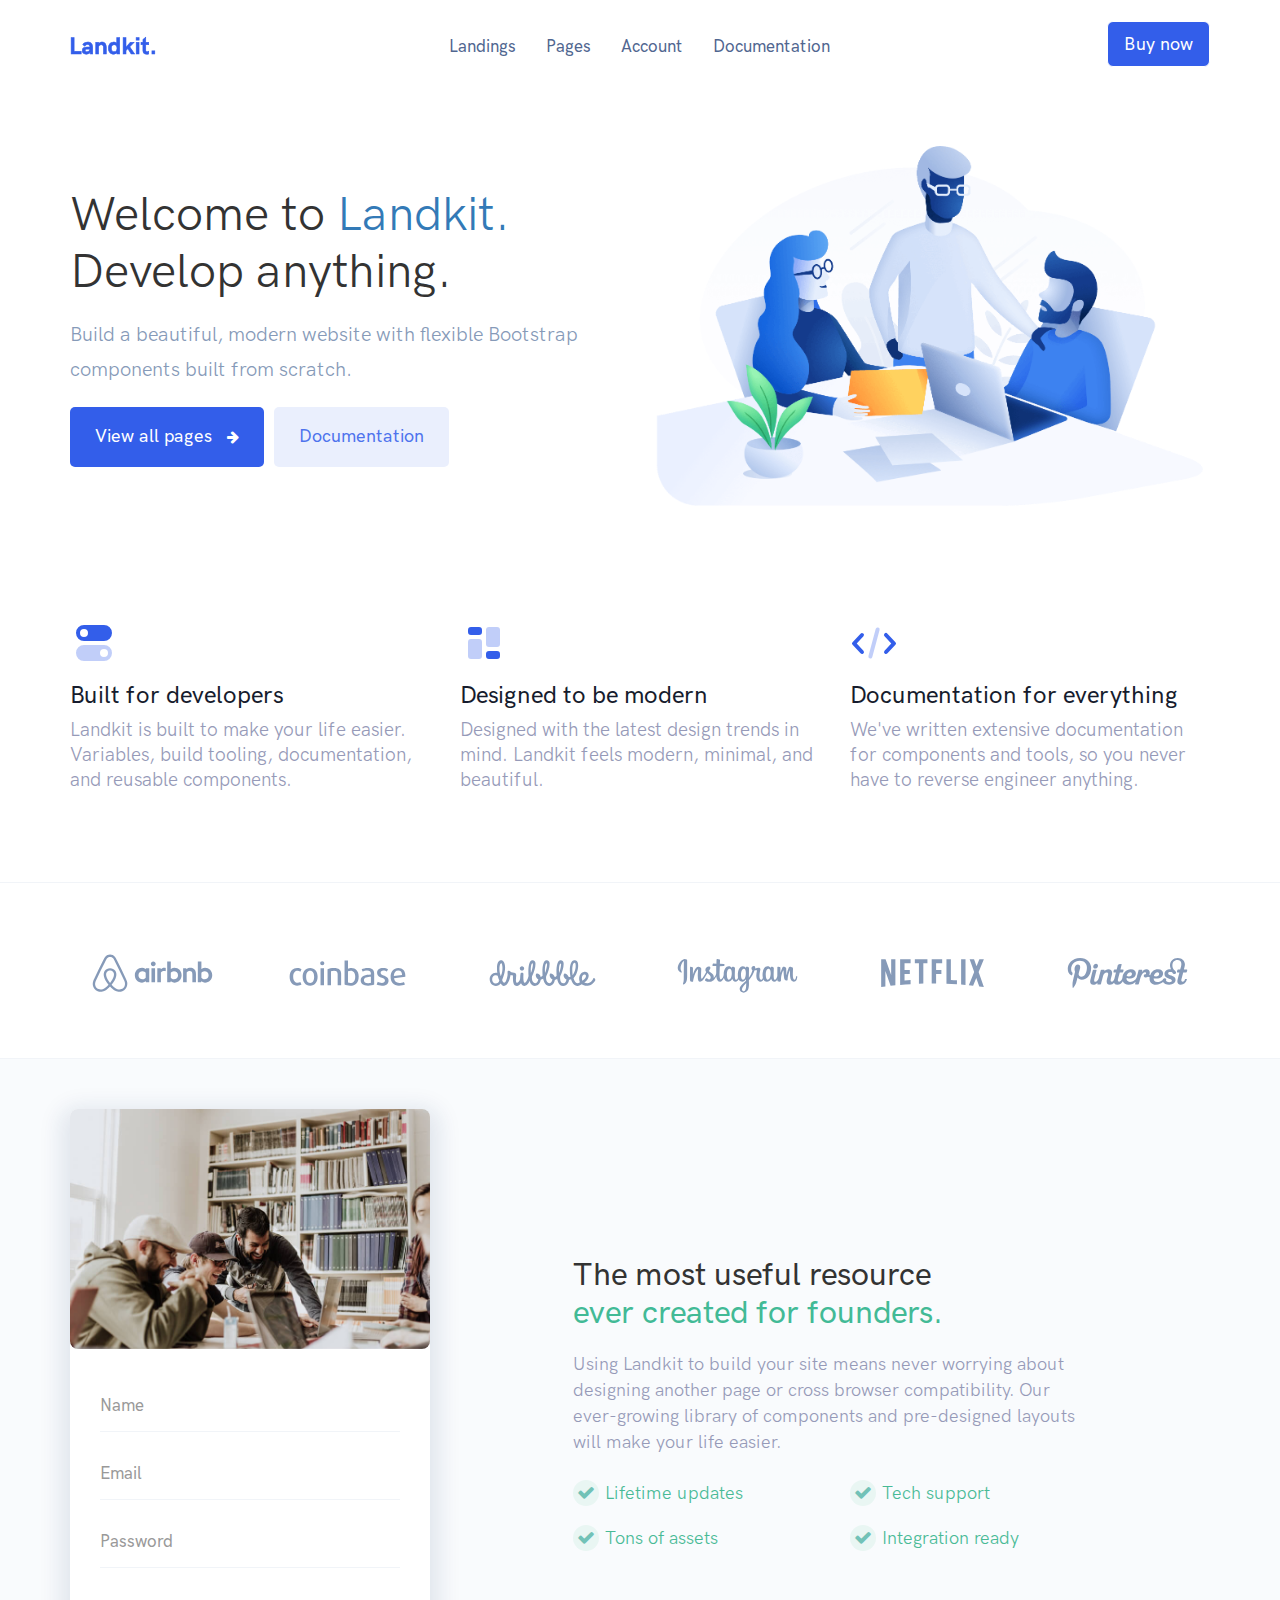
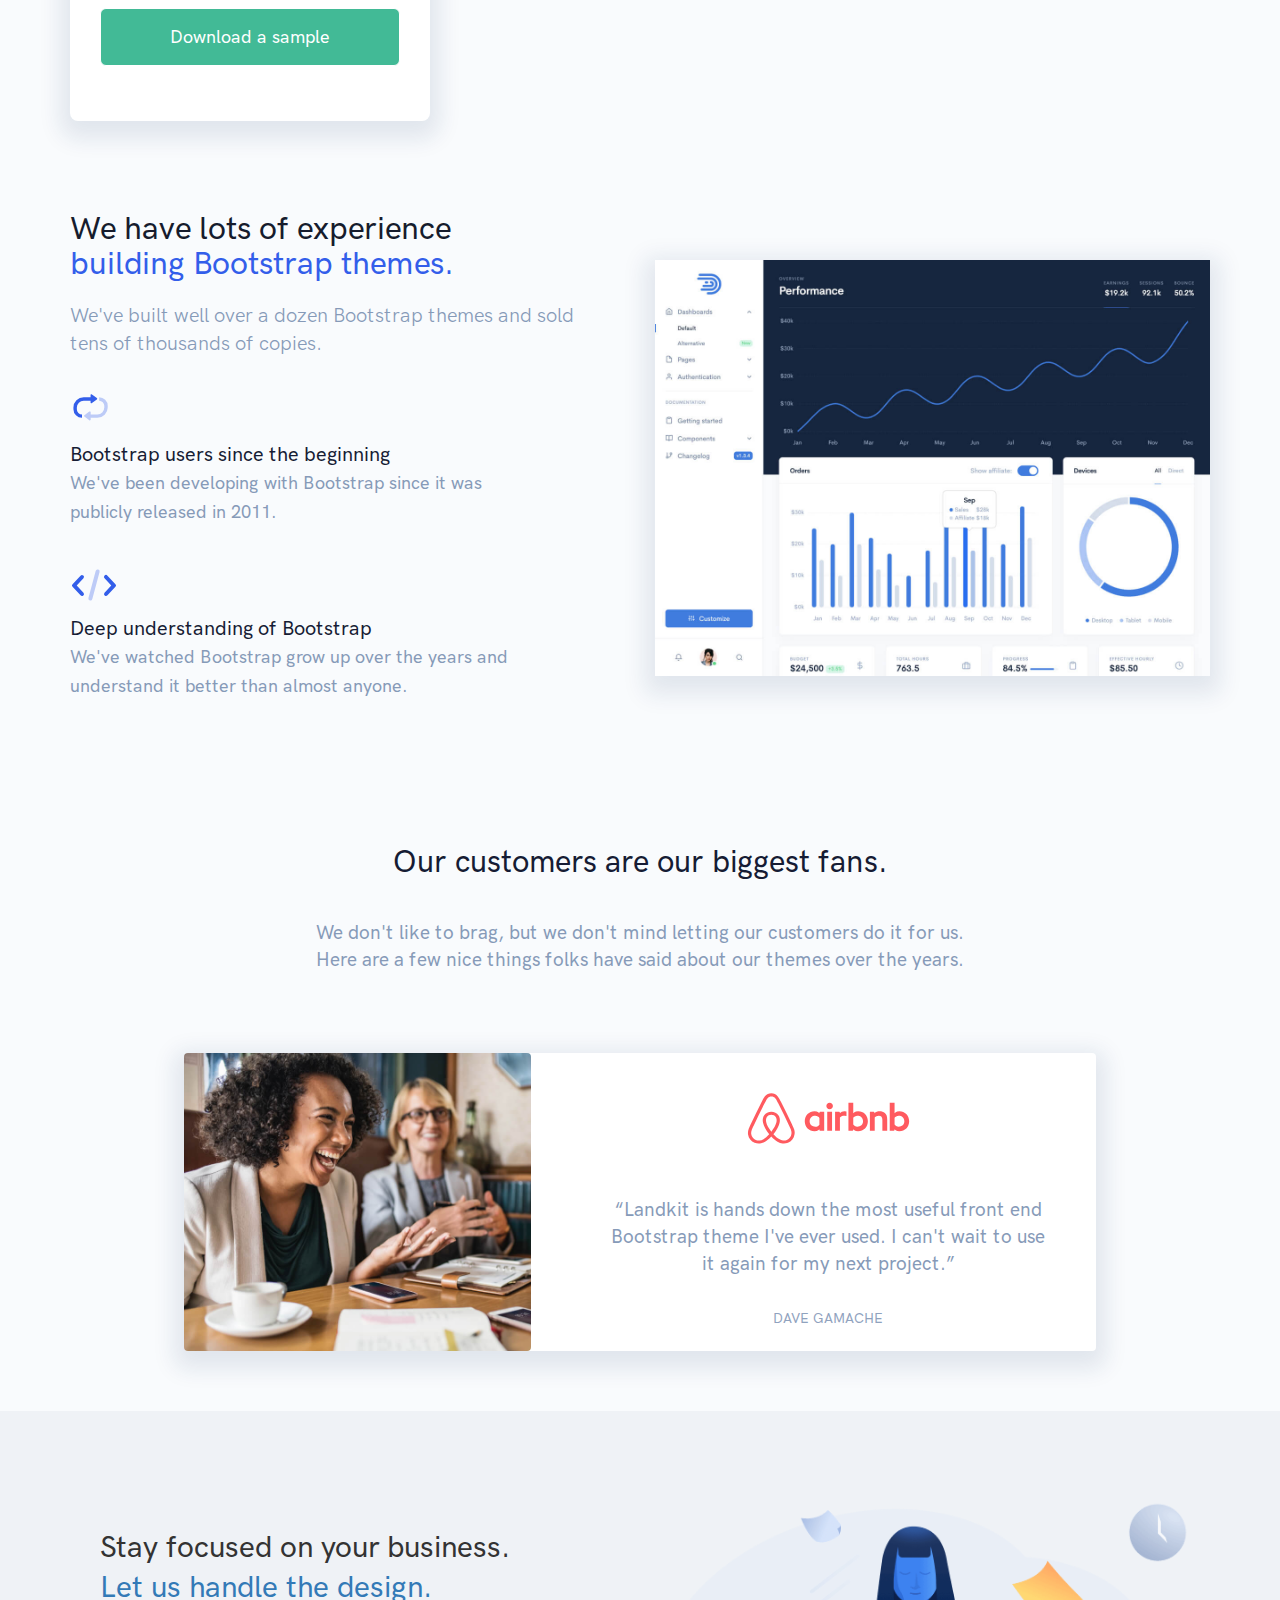
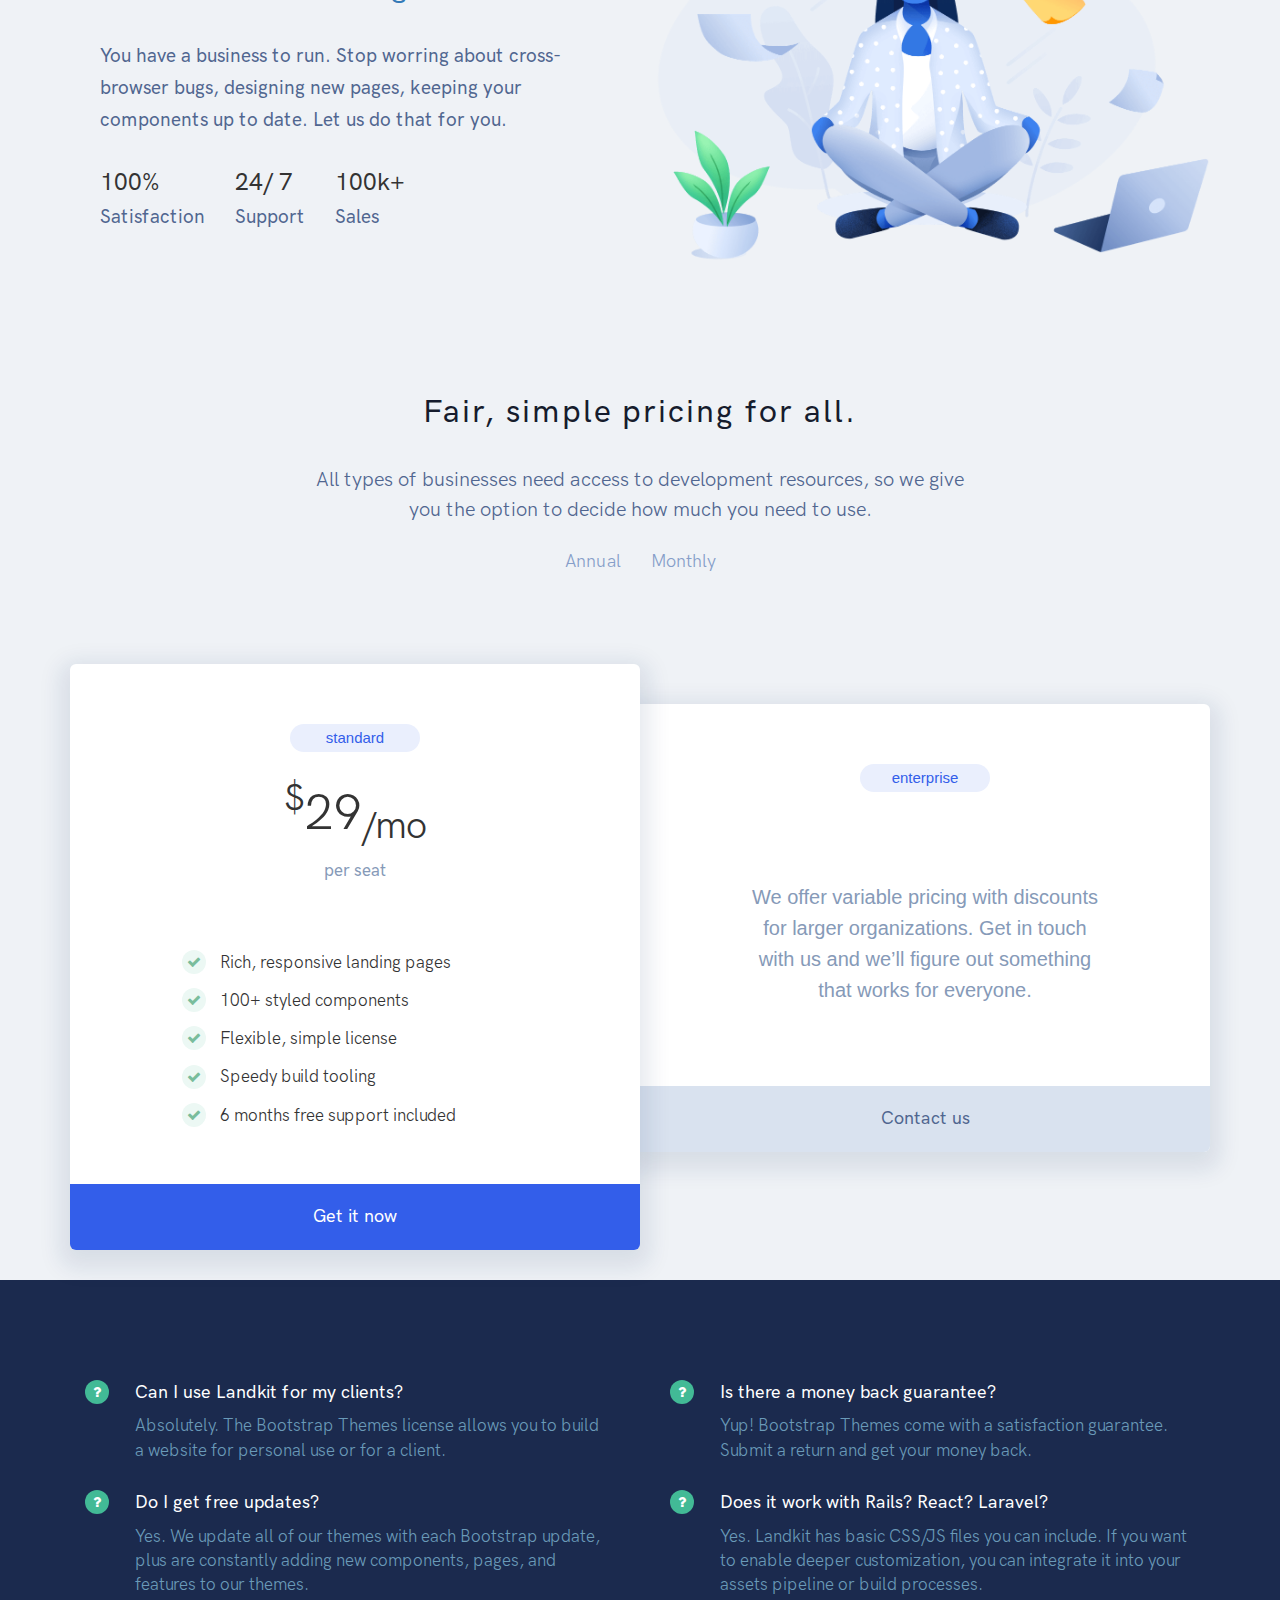
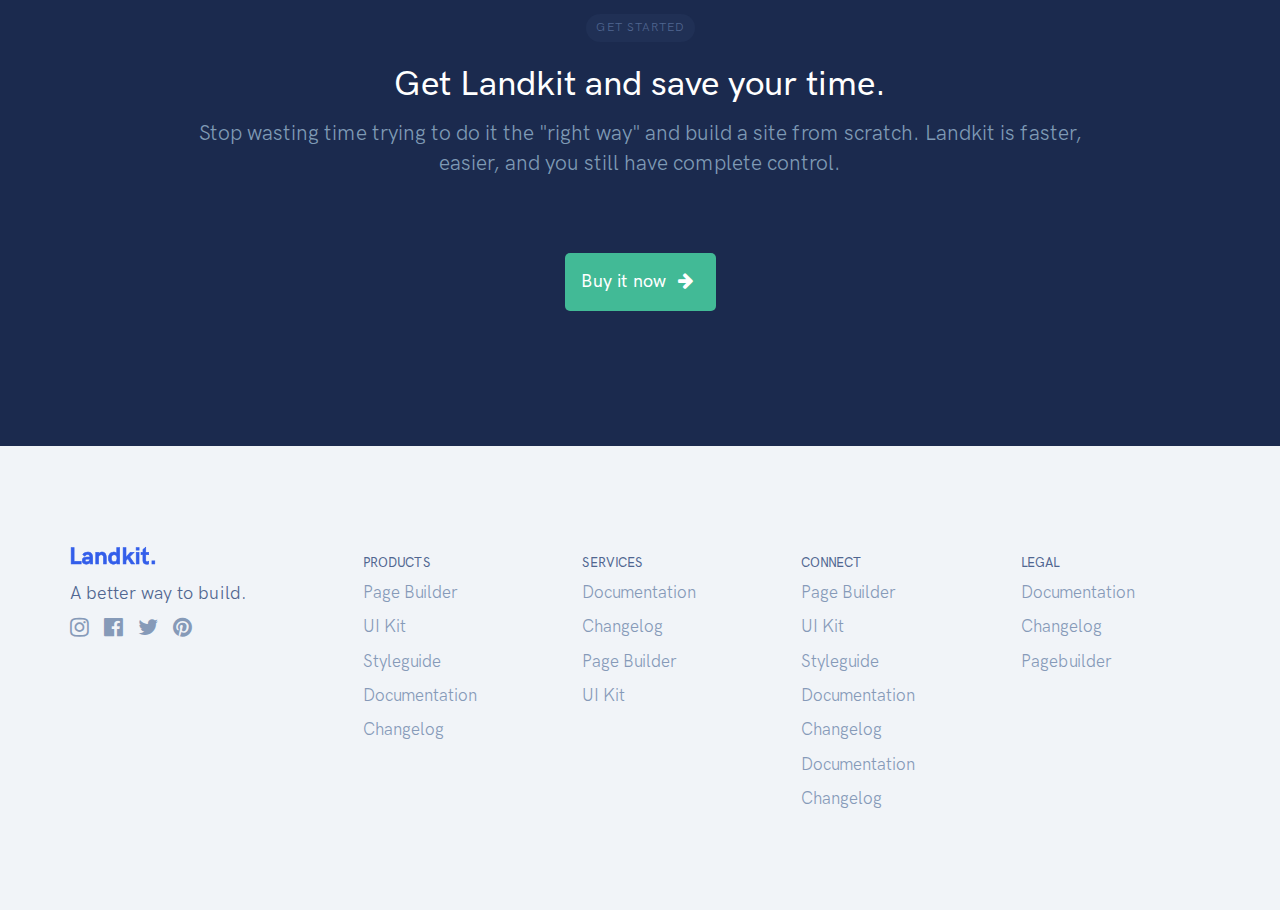
==== commit 61e5c392: "Update index.html" ====
--- a/index.html
+++ b/index.html
@@ -197,7 +197,7 @@
   <section class="testimonials">
     <div class="container">
       <div class="row">
-        <div class="col-md-4 col-sm-5 col-xs-8">
+        <div class="col-md-4 col-sm-5">
           <div class="col-box">
             <div class="col-img img-fluid">
               <img src="images/photo-2.jpg" class="card-img-top">
@@ -626,4 +626,4 @@
   <script src="https://cdn.jsdelivr.net/npm/bootstrap@3.4.1/dist/js/bootstrap.min.js"></script>
 </body>
 
-</html>+</html>
--- a/css/style.css
+++ b/css/style.css
@@ -133,7 +133,6 @@
     display: flex;
     flex-wrap: wrap;
     margin: 0 -5px;
-    justify-content: center;
 }
 .botton-box-1 {
     padding: 0 5px;
@@ -1228,6 +1227,13 @@
     }
     .testimonials .col-box  {
         margin: 32px 0 0;
+        padding: 0 0 1px;
+    }
+    .form-control {
+        padding: 18px 0px;
+    }
+    .col-box-card-body {
+        margin: 20px 20px;
     }
     .experience {
         padding-top: 0px;
